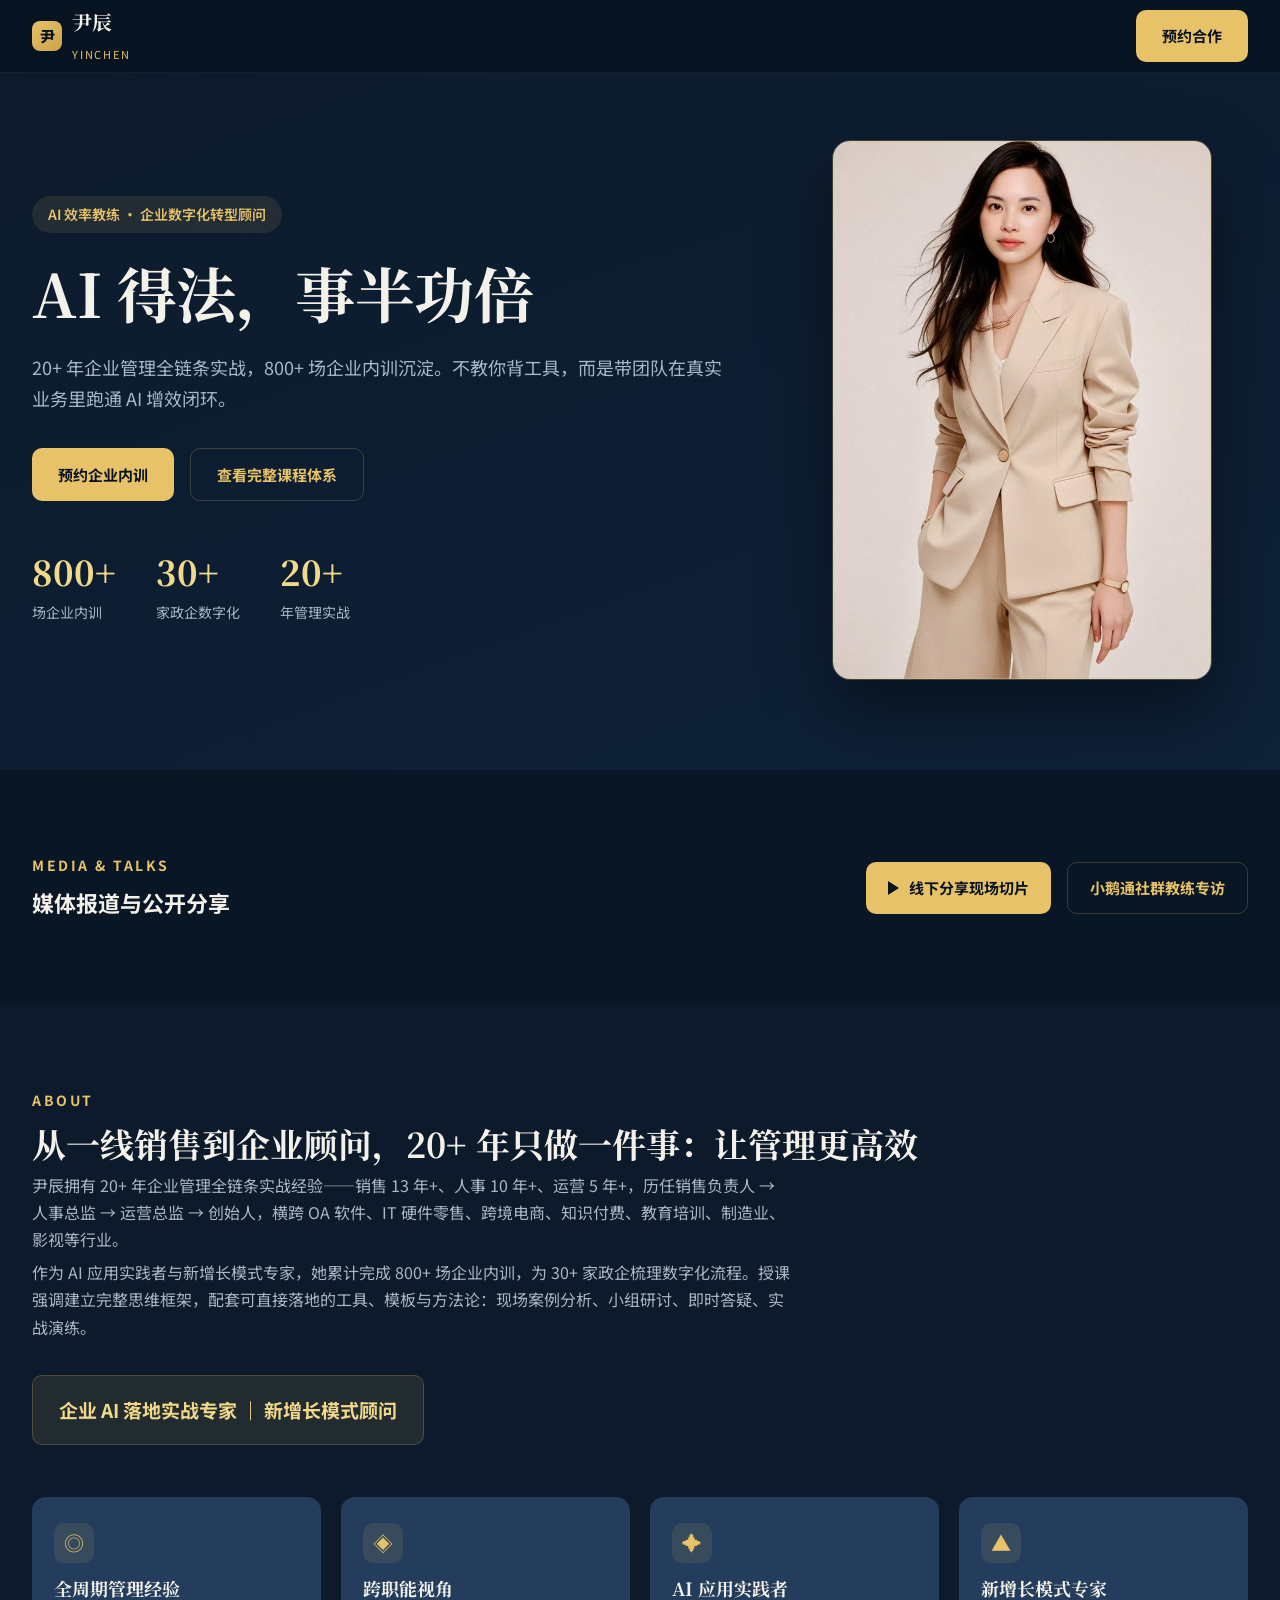
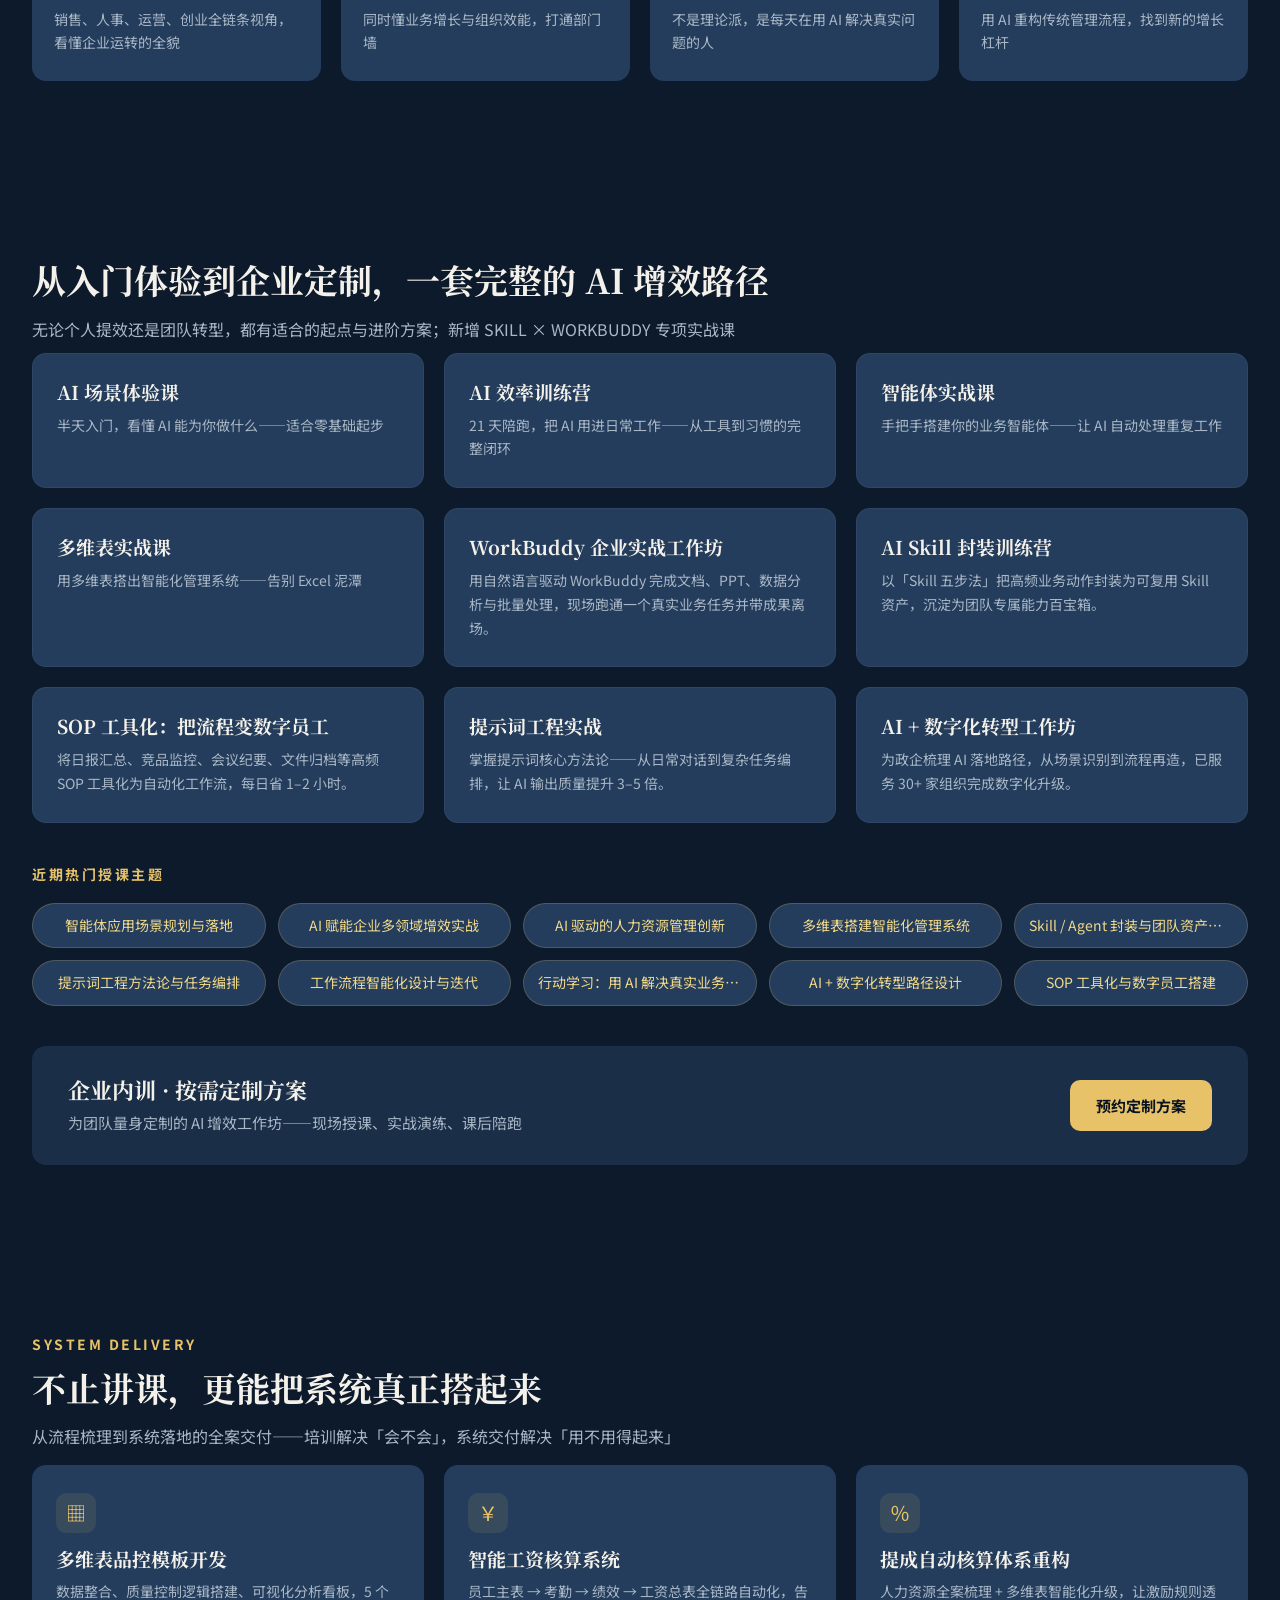
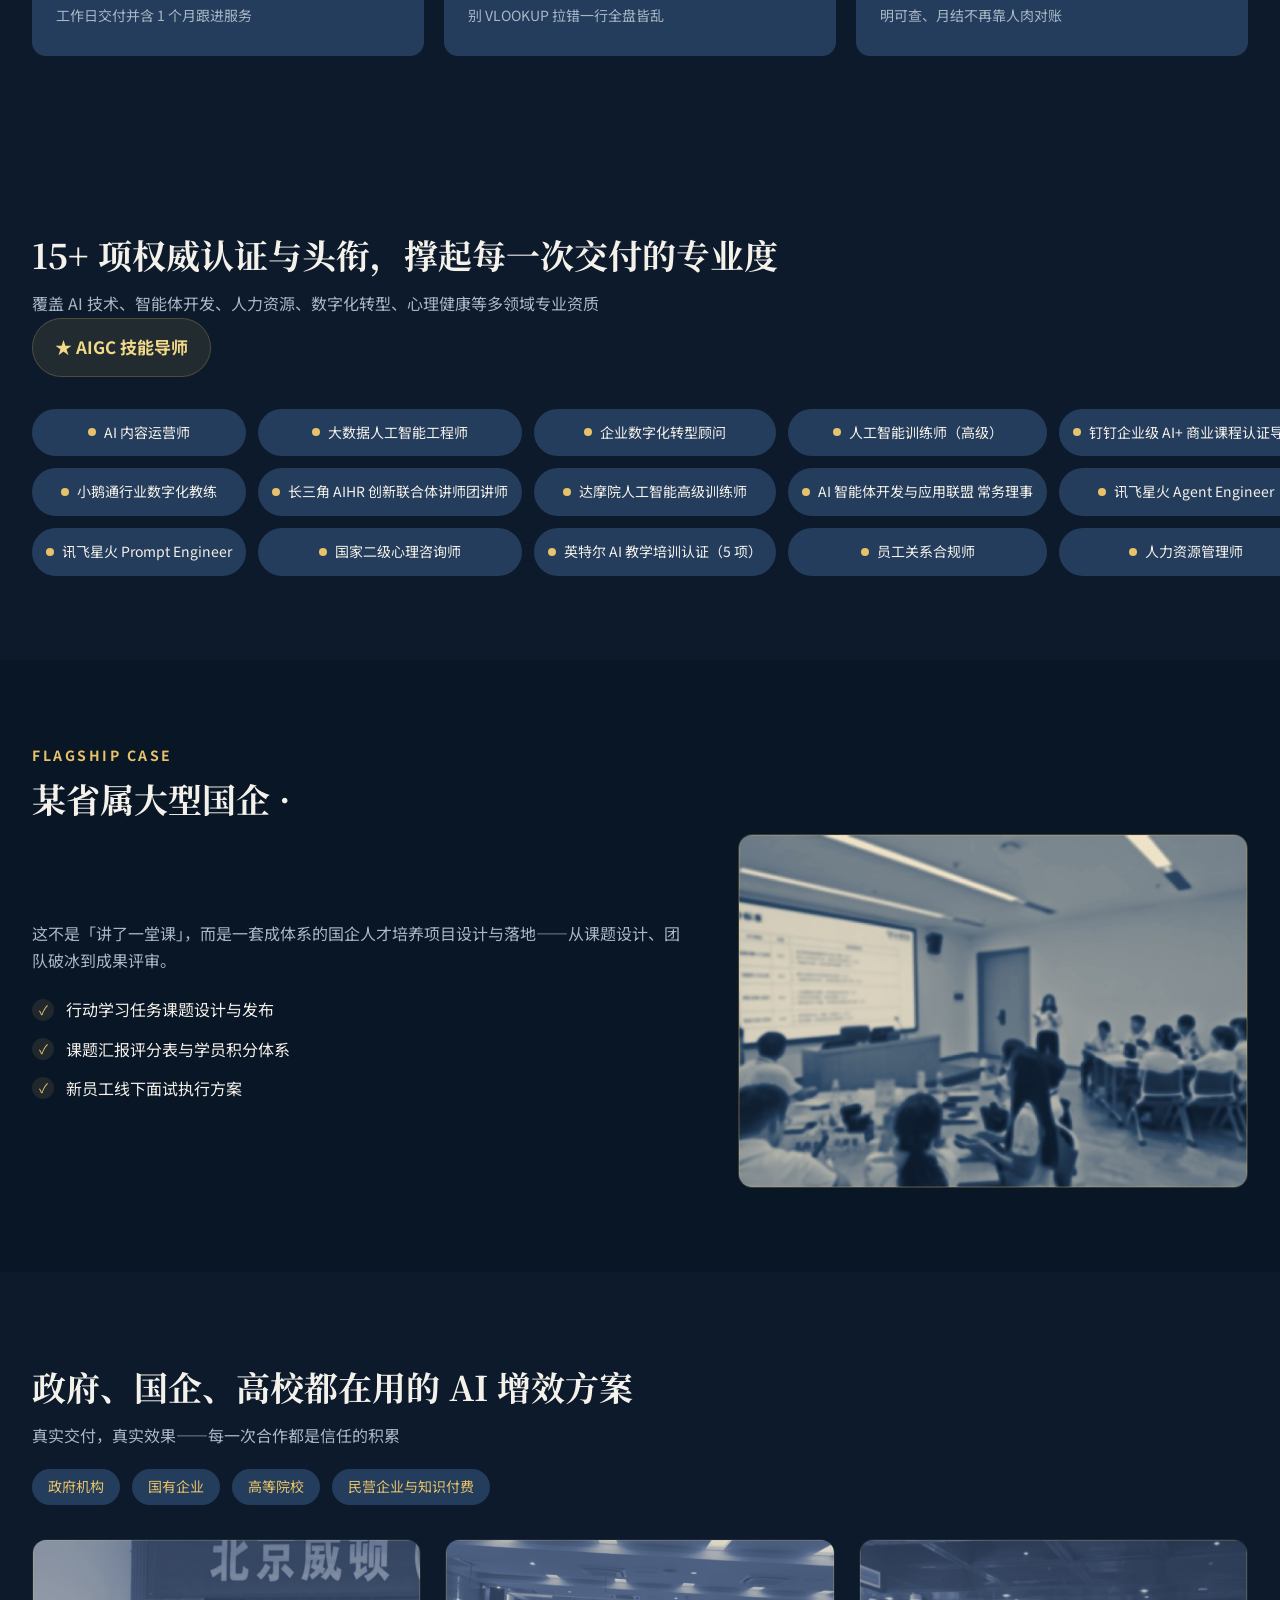
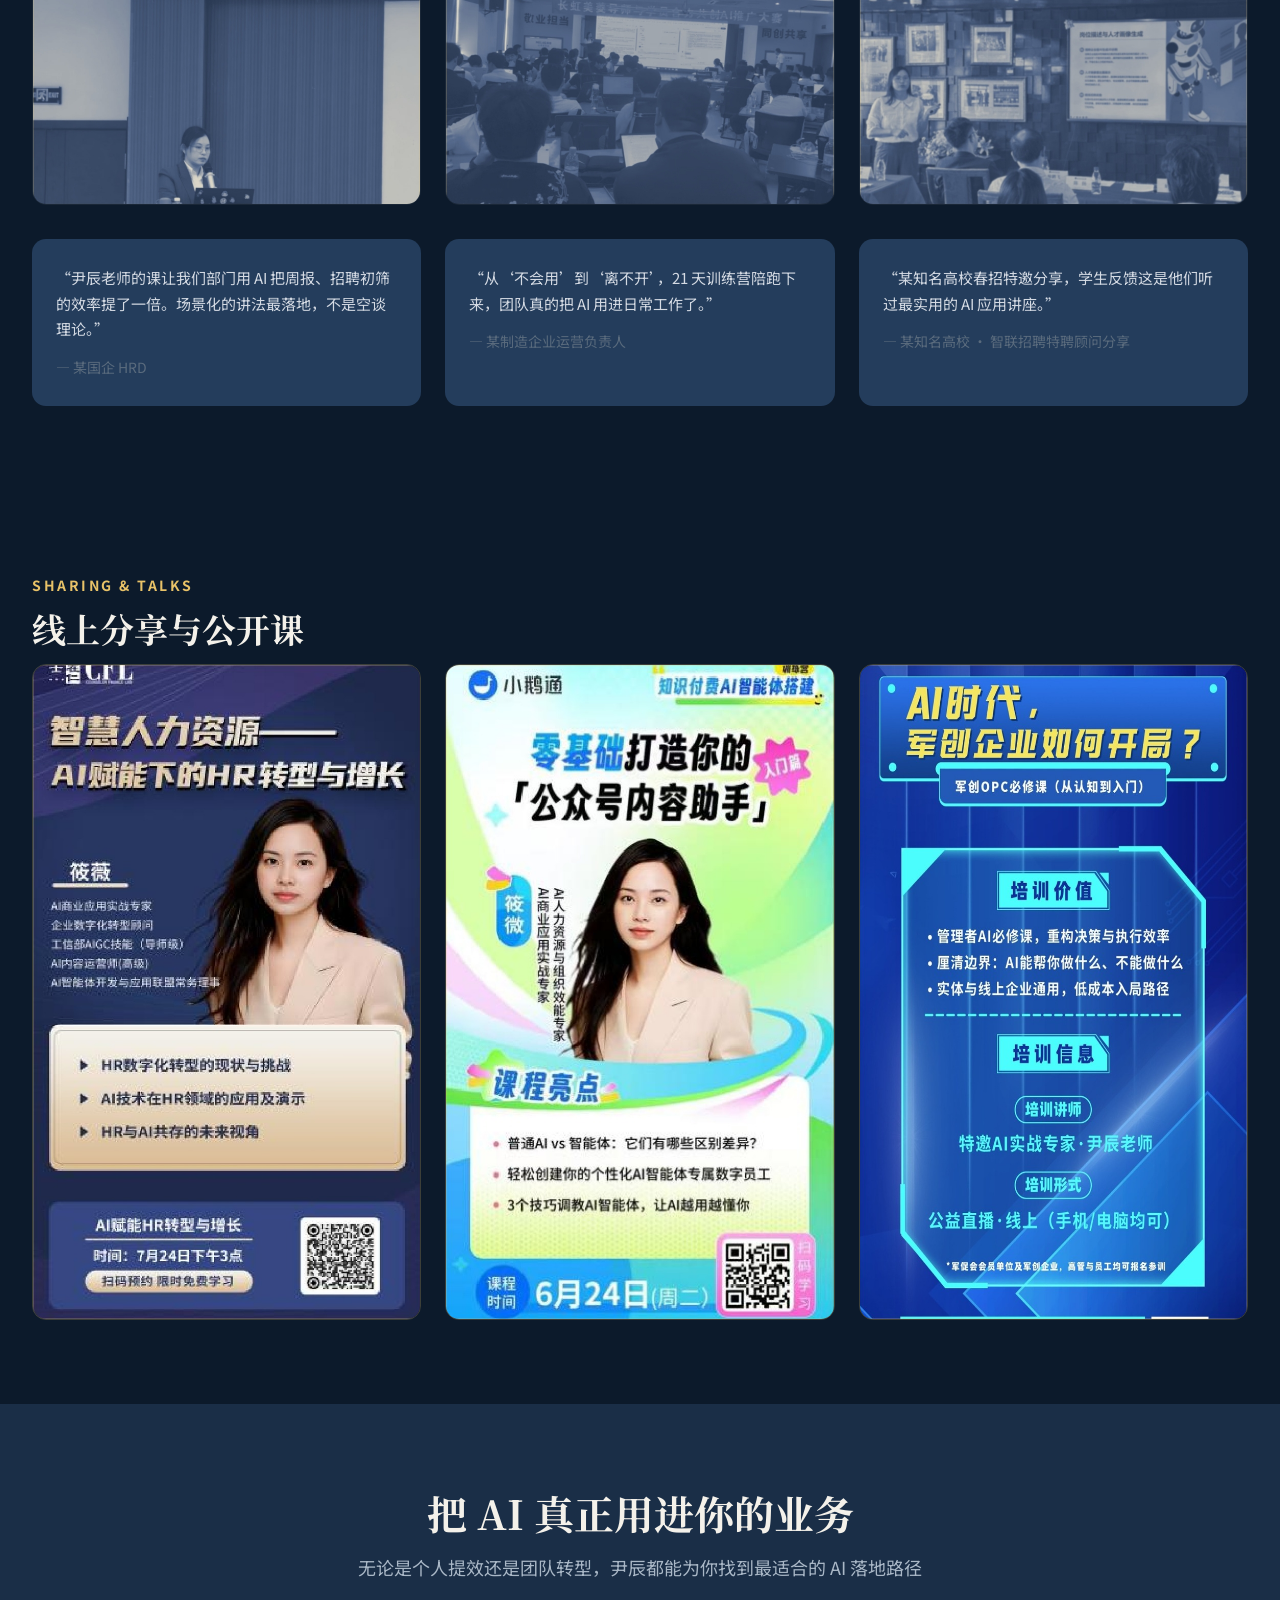
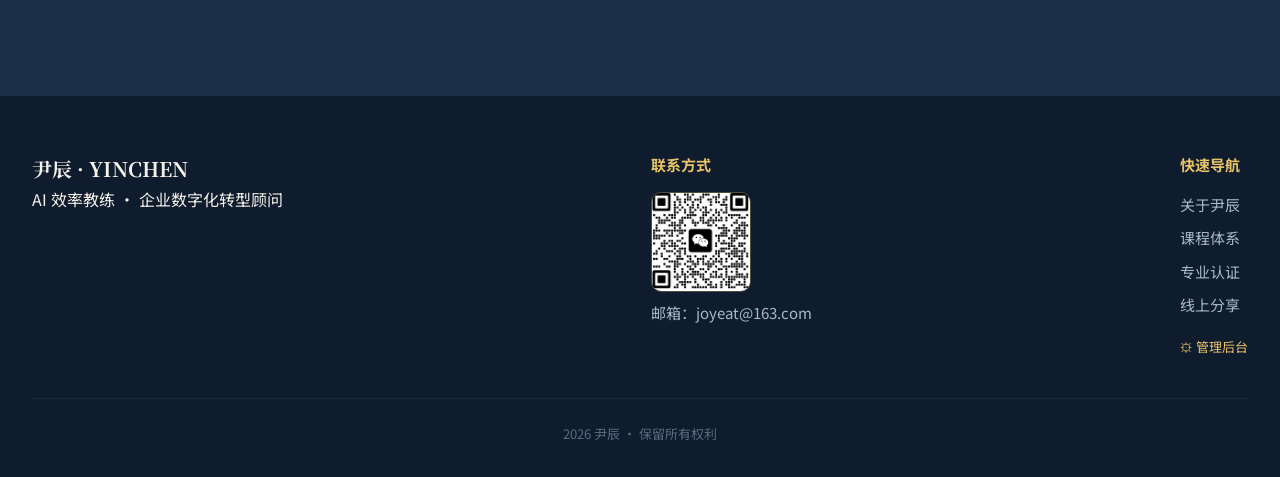
==== index.html @ be3b877e "Add Decap CMS admin + netlify config for self-service editing" ====
<!DOCTYPE html>
<html lang="zh-CN">
<head>
<meta charset="UTF-8">
<meta name="viewport" content="width=device-width, initial-scale=1.0">
<title>尹辰 · AI 效率教练｜企业数字化转型顾问</title>
<meta name="description" content="尹辰——20+ 年企业管理实战，800+ 场企业内训。AI 应用首席顾问、AIGC 技能导师，提供从 AI 培训到系统落地的全案交付。">
<!-- 字体：思源宋体(标题) + 思源黑体(正文)；若加载慢会自动回退系统字体 -->
<link rel="preconnect" href="https://fonts.googleapis.com">
<link rel="preconnect" href="https://fonts.gstatic.com" crossorigin>
<link href="https://fonts.googleapis.com/css2?family=Noto+Sans+SC:wght@400;500;700&family=Noto+Serif+SC:wght@600;700&display=swap" rel="stylesheet">
<link rel="stylesheet" href="assets/css/style.css">
</head>
<body>

<!-- ============ 顶栏 Header ============ -->
<header class="header">
  <div class="wrap">
    <a class="brand" href="#home">
      <span class="brand-mark">尹</span>
      <span>
        <span class="brand-name">尹辰</span><br>
        <span class="brand-sub">YINCHEN</span>
      </span>
    </a>
    <a class="btn cta-head" data-open-modal>预约合作</a>
    <button class="menu-btn" aria-label="菜单">☰</button>
  </div>
</header>

<!-- ============ Hero 首屏（内容来自 content.json） ============ -->
<section class="hero" id="home">
  <div class="wrap hero-grid">
    <div class="hero-left">
      <span class="hero-kicker" id="heroKicker"></span>
      <h1 id="heroTitle"></h1>
      <p class="hero-sub" id="heroSub"></p>
      <div class="cta-row">
        <a class="btn" data-open-modal>预约企业内训</a>
        <a class="btn btn-ghost" href="#courses">查看完整课程体系</a>
      </div>
      <div class="stats" id="statsGrid"></div>
    </div>
    <div class="portrait-wrap">
      <img class="portrait" id="heroImg" src="" alt="尹辰形象照">
    </div>
  </div>
</section>

<!-- ============ Media 媒体背书 ============ -->
<section class="media">
  <div class="wrap media-row">
    <div class="media-left">
      <div class="kicker">MEDIA &amp; TALKS</div>
      <div class="t" id="mediaTitle"></div>
    </div>
    <div class="media-btns" id="mediaBtns"></div>
  </div>
</section>

<!-- ============ About 关于尹辰 ============ -->
<section class="about" id="about">
  <div class="wrap">
    <div class="about-head reveal">
      <div class="kicker">ABOUT</div>
      <h2 class="h-sec" id="aboutHeading"></h2>
    </div>
    <div id="aboutBio"></div>
    <div class="callout reveal" id="aboutCallout"></div>
    <div class="adv-grid" id="advGrid"></div>
  </div>
</section>

<!-- ============ Courses 课程体系 ============ -->
<section class="courses" id="courses">
  <div class="wrap">
    <div class="reveal">
      <h2 class="h-sec" id="coursesHeading"></h2>
      <p class="sub" id="coursesSub"></p>
    </div>
    <div class="course-grid" id="courseGrid"></div>
    <div class="topics reveal">
      <div class="kicker">近期热门授课主题</div>
      <div class="topic-tags" id="topicTags"></div>
    </div>
    <div class="ent-banner reveal">
      <div>
        <h3 id="entTitle"></h3>
        <p id="entDesc"></p>
      </div>
      <a class="btn" data-open-modal id="entBtn"></a>
    </div>
  </div>
</section>

<!-- ============ System 数字化交付 ============ -->
<section class="system" id="system">
  <div class="wrap">
    <div class="reveal">
      <div class="kicker">SYSTEM DELIVERY</div>
      <h2 class="h-sec" id="systemHeading"></h2>
      <p class="sub" id="systemSub"></p>
    </div>
    <div class="sys-grid" id="sysGrid"></div>
  </div>
</section>

<!-- ============ Certs 专业认证 ============ -->
<section class="certs" id="certs">
  <div class="wrap">
    <div class="reveal">
      <h2 class="h-sec" id="certsHeading"></h2>
      <p class="sub" id="certsSub"></p>
    </div>
    <div class="cert-hl reveal" id="certHl"></div>
    <div class="cert-grid reveal" id="certGrid"></div>
  </div>
</section>

<!-- ============ Flagship 旗舰案例 ============ -->
<section class="flagship" id="flagship">
  <div class="wrap">
    <div class="reveal">
      <div class="kicker">FLAGSHIP CASE</div>
      <h2 class="h-sec" id="flagHeading"></h2>
    </div>
    <div class="flag-grid">
      <div class="reveal">
        <p class="flag-text" id="flagText"></p>
        <ul class="deliver" id="deliverList"></ul>
      </div>
      <img class="flag-photo reveal" id="flagImg" src="" alt="国企新锐训练营现场">
    </div>
  </div>
</section>

<!-- ============ Clients 客户案例 ============ -->
<section class="clients" id="clients">
  <div class="wrap">
    <div class="reveal">
      <h2 class="h-sec" id="clientsHeading"></h2>
      <p class="sub" id="clientsSub"></p>
    </div>
    <div class="client-tags reveal" id="clientTags"></div>
    <div class="cases reveal">
      <img class="case-photo" id="case1" src="" alt="线下授课现场">
      <img class="case-photo" id="case2" src="" alt="线下授课现场">
      <img class="case-photo" id="case3" src="" alt="线下授课现场">
    </div>
    <div class="testi" id="testiGrid"></div>
  </div>
</section>

<!-- ============ Sharing 线上分享 ============ -->
<section class="sharing" id="sharing">
  <div class="wrap">
    <div class="reveal">
      <div class="kicker">SHARING &amp; TALKS</div>
      <h2 class="h-sec" id="sharingHeading"></h2>
    </div>
    <div class="share-grid reveal" id="shareGrid"></div>
  </div>
</section>

<!-- ============ Final CTA ============ -->
<section class="final">
  <div class="wrap reveal">
    <h2 id="finalHeading"></h2>
    <p id="finalSub"></p>
  </div>
</section>

<!-- ============ Footer / 联系 ============ -->
<footer class="footer" id="contact">
  <div class="wrap">
    <div class="foot-body">
      <div>
        <div class="foot-brand" id="footBrand"></div>
        <div class="role" id="footRole"></div>
      </div>
      <div class="foot-col">
        <h4>联系方式</h4>
        <div style="display:flex;align-items:center;gap:12px;margin-bottom:8px;">
          <img id="wechatImg" src="" alt="微信二维码" style="width:100px;height:100px;border-radius:10px;border:1px solid rgba(232,194,104,.3);">
        </div>
        <a id="footEmail" href=""></a>
      </div>
      <div class="foot-col">
        <h4>快速导航</h4>
        <div id="footNav"></div>
        <a href="admin/" style="color:var(--gold);font-size:13px;margin-top:10px;display:inline-block;">⚙ 管理后台</a>
      </div>
    </div>
    <div class="foot-bottom">2026 尹辰 · 保留所有权利</div>
  </div>
</footer>

<!-- ============ 留资弹窗 Modal ============ -->
<div class="modal-overlay" id="leadModal">
  <div class="modal-box">
    <button class="modal-close" id="modalClose" aria-label="关闭">&times;</button>
    <div class="modal-head">
      <h3>预约咨询</h3>
      <p>留下您的联系方式，尹辰将在 24 小时内与您联系</p>
    </div>
    <form class="lead-form" id="leadForm" action="https://formsubmit.co/joyeat@163.com" method="POST">
      <!-- FormSubmit.co：免注册，直接将表单数据发送到指定邮箱 -->
      <input type="hidden" name="_subject" value="📋 尹辰官网留资 - 新咨询需求">
      <input type="hidden" name="_captcha" value="false">
      <input type="hidden" name="_template" value="table">

      <div class="field">
        <label for="lf-name">姓名 <span class="req">*</span></label>
        <input type="text" id="lf-name" name="name" placeholder="您的姓名" required>
      </div>
      <div class="field-row">
        <div class="field">
          <label for="lf-company">公司/机构</label>
          <input type="text" id="lf-company" name="company" placeholder="选填">
        </div>
        <div class="field">
          <label for="lf-phone">手机/微信 <span class="req">*</span></label>
          <input type="tel" id="lf-phone" name="phone" placeholder="联系方式" required>
        </div>
      </div>
      <div class="field">
        <label for="lf-type">咨询类型</label>
        <select id="lf-type" name="type">
          <option value="企业内训">企业内训 / 团队培训</option>
          <option value="个人课程">个人提效课程</option>
          <option value="数字化系统">数字化系统交付</option>
          <option value="公开课/分享">公开课 / 线上分享</option>
          <option value="其他">其他合作</option>
        </select>
      </div>
      <div class="field">
        <label for="lf-msg">补充说明</label>
        <textarea id="lf-msg" name="message" rows="3" placeholder="简要描述您的需求（选填）"></textarea>
      </div>

      <button type="submit" class="btn btn-submit" id="submitBtn">提交预约</button>
      <p class="form-note">✉️ 信息将安全发送至 joyeat@163.com，我们承诺保密</p>
    </form>
    <!-- 提交成功提示 -->
    <div class="modal-success" id="modalSuccess" style="display:none;">
      <div class="success-icon">✓</div>
      <h3>提交成功！</h3>
      <p>感谢您的信任，尹辰将尽快与您联系。</p>
      <button class="btn" id="successOk">好的</button>
    </div>
  </div>
</div>

<script src="assets/js/main.js"></script>
</body>
</html>
---- assets/css/style.css ----
/* =========================================================
   尹辰 · 个人品牌官网  —  样式表
   配色集中在 :root，想换色只改这里即可
   板块顺序与 Ardot 画布一致
   ========================================================= */
:root {
  --bg:          #0C1A2B;   /* 页面最深背景 */
  --bg-alt:      #091626;   /* 交替板块背景(Media/Flagship) */
  --card:        #243D5C;   /* 卡片背景(蓝) */
  --card-2:      #1A2E47;   /* 强调板块背景(Final CTA) */
  --header:      #081320;   /* 顶栏背景 */
  --footer:      #0F1C2E;   /* 页脚背景 */
  --gold:        #E8C268;   /* 暖金主强调色 */
  --gold-text:   #F2D98A;   /* 金色高亮文字 */
  --gold-soft:   rgba(232,194,104,.10);
  --gold-line:   rgba(232,194,104,.22);
  --text:        #F4F1EA;   /* 主文字(米白) */
  --text-dim:    #A9B7C6;   /* 次要文字(灰蓝) */
  --text-faint:  #5A6B7D;   /* 最弱文字 */
  --radius:      14px;
  --radius-sm:   10px;
  --maxw:        1280px;
  --ease:        cubic-bezier(.22,.61,.36,1);
}

* { margin:0; padding:0; box-sizing:border-box; }
html { scroll-behavior:smooth; }
body {
  font-family:"Noto Sans SC","PingFang SC","Microsoft YaHei",-apple-system,
              BlinkMacSystemFont,"Segoe UI",sans-serif;
  background:var(--bg); color:var(--text);
  line-height:1.7; -webkit-font-smoothing:antialiased;
  overflow-x:hidden;
  min-width:420px; /* 防止页面过度压缩导致布局崩塌 */
}
h1,h2,h3,.serif {
  font-family:"Noto Serif SC","Source Han Serif SC","Songti SC",serif;
  font-weight:700; line-height:1.25;
}
a { color:inherit; text-decoration:none; }
img { display:block; max-width:100%; }
.wrap { width:100%; max-width:var(--maxw); margin:0 auto; padding:0 32px; }
section { padding:84px 0; }
.kicker { color:var(--gold); font-size:14px; letter-spacing:.18em; font-weight:700; text-transform:uppercase; }
.h-sec { font-size:34px; color:var(--text); margin-top:10px; }
.sub { color:var(--text-dim); font-size:16px; margin-top:14px; max-width:820px; }

/* ---------- 顶栏 ---------- */
.header {
  position:fixed; top:0; left:0; right:0; z-index:100;
  background:rgba(8,19,32,.82); backdrop-filter:blur(14px);
  border-bottom:1px solid rgba(255,255,255,.05);
}
.header .wrap { display:flex; align-items:center; justify-content:space-between; height:72px; }
.brand { display:flex; align-items:center; gap:10px; }
.brand-mark {
  width:30px; height:30px; border-radius:8px;
  background:linear-gradient(135deg,var(--gold),#c9a24a);
  display:flex; align-items:center; justify-content:center;
  color:var(--header); font-weight:800; font-size:15px;
}
.brand-name { font-size:20px; font-weight:700; color:var(--text); font-family:"Noto Serif SC",serif; }
.brand-sub { font-size:11px; letter-spacing:.16em; color:var(--gold); }
.btn {
  display:inline-flex; align-items:center; justify-content:center; gap:8px;
  background:var(--gold); color:#081320; font-weight:700;
  padding:13px 26px; border-radius:var(--radius-sm); cursor:pointer;
  border:none; font-size:15px; transition:transform .2s var(--ease),box-shadow .2s var(--ease);
}
.btn:hover { transform:translateY(-2px); box-shadow:0 10px 30px rgba(232,194,104,.3); }
.btn-ghost {
  background:transparent; color:var(--gold); border:1px solid var(--gold-line);
}
.btn-ghost:hover { background:var(--gold-soft); box-shadow:none; }
.menu-btn { display:none; background:none; border:none; color:var(--text); font-size:26px; cursor:pointer; }

/* ---------- Hero ---------- */
.hero {
  padding-top:140px; padding-bottom:90px;
  background:linear-gradient(160deg,#0C1A2B 0%,#0E2138 100%);
}
.hero-grid { display:grid; grid-template-columns:1.55fr 1fr; gap:64px; align-items:center; }
.hero-left { max-width:824px; }
.hero-kicker {
  display:inline-block; background:var(--gold-soft); color:var(--gold);
  padding:7px 16px; border-radius:99px; font-size:14px; font-weight:600; margin-bottom:22px;
}
.hero h1 { font-size:60px; color:var(--text); letter-spacing:-.5px; }
.hero-sub { font-size:18px; color:var(--text-dim); margin:22px 0 34px; max-width:720px; }
.cta-row { display:flex; gap:16px; flex-wrap:wrap; }
.stats { display:flex; gap:40px; margin-top:42px; }
.stat-num { font-size:34px; font-weight:800; color:var(--gold-text); font-family:"Noto Serif SC",serif; }
.stat-label { font-size:14px; color:var(--text-dim); }
.portrait-wrap { display:flex; flex-direction:column; align-items:center; }
.portrait {
  width:100%; max-width:380px; border-radius:18px;
  border:1px solid var(--gold-line); object-fit:cover; aspect-ratio:702/998;
  box-shadow:0 30px 70px rgba(0,0,0,.45);
}

/* ---------- Media ---------- */
.media { background:var(--bg-alt); }
.media-row { display:flex; align-items:center; justify-content:space-between; gap:32px; flex-wrap:wrap; }
.media-left .t { font-size:22px; color:var(--text); margin-top:6px; font-weight:700; }
.media-btns { display:flex; gap:16px; flex-wrap:wrap; }
.media-btn {
  display:inline-flex; align-items:center; gap:10px;
  background:var(--gold); color:#081320; font-weight:700;
  padding:12px 22px; border-radius:var(--radius-sm); font-size:15px;
  transition:transform .2s var(--ease),box-shadow .2s var(--ease);
}
.media-btn.alt { background:transparent; color:var(--gold); border:1px solid var(--gold-line); }
.media-btn:hover { transform:translateY(-2px); box-shadow:0 10px 26px rgba(232,194,104,.28); }
.play-ic { width:0; height:0; border-left:11px solid #081320; border-top:7px solid transparent; border-bottom:7px solid transparent; }

/* ---------- About ---------- */
.about-head { max-width:900px; }
.about-bio { max-width:760px; color:var(--text-dim); font-size:16px; margin-top:6px; }
.callout {
  display:inline-block; background:var(--gold-soft); color:var(--gold-text);
  padding:18px 26px; border-radius:var(--radius-sm); font-size:19px; font-weight:700;
  border:1px solid var(--gold-line); margin:34px 0;
}
.adv-grid { display:grid; grid-template-columns:repeat(4,1fr); gap:20px; margin-top:18px; }
.adv-card { background:var(--card); border-radius:var(--radius); padding:26px 22px; }
.adv-ic { width:40px; height:40px; border-radius:10px; background:var(--gold-soft); color:var(--gold);
  display:flex; align-items:center; justify-content:center; font-size:20px; margin-bottom:14px; }
.adv-card h3 { font-size:18px; margin-bottom:8px; }
.adv-card p { color:var(--text-dim); font-size:14px; }

/* ---------- Courses ---------- */
.course-grid { display:grid; grid-template-columns:repeat(3,1fr); gap:20px; margin-top:10px; }
.course-card {
  background:var(--card); border-radius:var(--radius); padding:26px 24px;
  border:1px solid rgba(255,255,255,.05); transition:transform .25s var(--ease),border-color .25s;
  cursor:pointer;
}
.course-card:hover { transform:translateY(-4px); border-color:var(--gold-line); }
.course-card h3 { font-size:19px; margin-bottom:10px; color:var(--text); }
.course-card p { color:var(--text-dim); font-size:14px; }
.topics { margin-top:40px; }
.topic-tags {
  display:grid; grid-template-columns:repeat(5,1fr); gap:12px; margin-top:16px;
}
.tag {
  background:var(--card); color:var(--gold-text); border:1px solid var(--gold-line);
  padding:10px 14px; border-radius:99px; font-size:14px;
  text-align:center; white-space:nowrap; overflow:hidden;text-overflow:ellipsis;
}
.ent-banner {
  margin-top:40px; background:var(--card-2); border-radius:var(--radius);
  display:flex; align-items:center; justify-content:space-between; gap:24px;
  padding:30px 36px; flex-wrap:wrap;
}
.ent-banner h3 { font-size:22px; }
.ent-banner p { color:var(--text-dim); font-size:15px; margin-top:6px; }

/* ---------- System ---------- */
.sys-grid { display:grid; grid-template-columns:repeat(3,1fr); gap:20px; margin-top:14px; }
.sys-card { background:var(--card); border-radius:var(--radius); padding:28px 24px; }
.sys-card h3 { font-size:19px; margin:14px 0 10px; }
.sys-card p { color:var(--text-dim); font-size:14px; }

/* ---------- Certs ---------- */
.cert-grid {
  display:grid; grid-template-columns:repeat(5,1fr); gap:12px; margin-top:14px;
}
.cert-chip {
  display:inline-flex; align-items:center; justify-content:center; gap:8px;
  background:var(--card); border-radius:99px; padding:12px 14px; font-size:14px; color:var(--text);
  text-align:center; white-space:nowrap;
}
.cert-chip .dot { width:8px; height:8px; border-radius:50%; background:var(--gold); flex:none; }
.cert-hl {
  display:inline-flex; align-items:center; gap:10px; margin-bottom:18px;
  background:var(--gold-soft); border:1px solid var(--gold-line); border-radius:99px;
  padding:14px 22px; color:var(--gold-text); font-weight:700; font-size:17px;
}

/* ---------- Flagship ---------- */
.flagship { background:var(--bg-alt); }
.flag-grid { display:grid; grid-template-columns:1.3fr 1fr; gap:44px; align-items:center; margin-top:14px; }
.flag-text { color:var(--text-dim); font-size:16px; }
.deliver { margin-top:22px; display:flex; flex-direction:column; gap:12px; }
.deliver li { list-style:none; display:flex; align-items:center; gap:12px; color:var(--text); font-size:16px; }
.deliver .ck { width:22px; height:22px; border-radius:50%; background:var(--gold-soft); color:var(--gold);
  display:flex; align-items:center; justify-content:center; font-size:13px; flex:none; }
.flag-photo { width:100%; border-radius:var(--radius); border:1px solid var(--gold-line); object-fit:cover; }

/* ---------- Clients ---------- */
.client-tags { display:flex; gap:12px; flex-wrap:wrap; margin-top:20px; }
.client-tag { background:var(--card); color:var(--gold); padding:6px 16px; border-radius:99px; font-size:14px; }
.cases { display:grid; grid-template-columns:repeat(3,1fr); gap:24px; margin-top:34px; }
.case-photo { width:100%; border-radius:var(--radius); border:1px solid rgba(255,255,255,.06); aspect-ratio:760/520; object-fit:cover; }
.testi { display:grid; grid-template-columns:repeat(3,1fr); gap:24px; margin-top:34px; }
.testi-card { background:var(--card); border-radius:var(--radius); padding:26px 24px; }
.testi-card p { color:#D4DAE3; font-size:15px; }
.testi-card .who { color:var(--text-faint); font-size:14px; margin-top:14px; }

/* ---------- Sharing ---------- */
.share-grid { display:grid; grid-template-columns:repeat(3,1fr); gap:24px; margin-top:14px; }
.poster {
  width:100%; border-radius:var(--radius); border:1px solid var(--gold-line);
  transition:transform .3s var(--ease),box-shadow .3s var(--ease); cursor:pointer;
  aspect-ratio:760 / 1280; /* 强制统一宽高比，三张海报完全等高 */
  object-fit:cover;
}
.poster:hover { transform:translateY(-6px); box-shadow:0 22px 50px rgba(0,0,0,.5); }

/* ---------- Final CTA ---------- */
.final { background:var(--card-2); text-align:center; }
.final h2 { font-size:40px; }
.final p { color:var(--text-dim); font-size:18px; margin:14px 0 30px; }

/* ---------- Footer ---------- */
.footer { background:var(--footer); padding:56px 0 32px; }
.foot-body { display:flex; justify-content:space-between; gap:48px; flex-wrap:wrap; padding-bottom:32px;
  border-bottom:1px solid rgba(255,255,255,.06); }
.foot-brand { font-size:20px; font-weight:700; font-family:"Noto Serif SC",serif; }
.foot-brand .role { color:var(--text-faint); font-size:14px; margin-top:8px; }
.foot-col h4 { color:var(--gold); font-size:15px; margin-bottom:14px; }
.foot-col a, .foot-col p { color:var(--text-dim); font-size:15px; display:block; margin-bottom:8px; transition:color .2s; }
.foot-col a:hover { color:var(--gold); }
.foot-bottom { text-align:center; color:var(--text-faint); font-size:13px; padding-top:24px; }

/* ---------- 留资弹窗 Modal ---------- */
.modal-overlay {
  display:none; position:fixed; inset:0;
  background:rgba(4,8,14,.88); z-index:1000;
  align-items:center; justify-content:center;
  padding:20px; backdrop-filter:blur(8px);
}
.modal-overlay.active { display:flex; }
.modal-box {
  background:linear-gradient(160deg,#111b2d,#0d1628);
  border:1px solid var(--gold-line); border-radius:18px;
  width:100%; max-width:520px; max-height:90vh; overflow-y:auto;
  padding:36px 32px 32px; position:relative;
  box-shadow:0 40px 100px rgba(0,0,0,.6),0 0 0 1px rgba(232,194,104,.08) inset;
}
.modal-close {
  position:absolute; top:14px; right:16px;
  background:none; border:none; color:var(--text-dim); font-size:28px;
  cursor:pointer; width:36px; height:36px; border-radius:50%;
  display:flex; align-items:center; justify-content:center;
  transition:color .2s,background .2s;
}
.modal-close:hover { color:var(--gold); background:var(--gold-soft); }
.modal-head { margin-bottom:24px; }
.modal-head h3 { font-size:24px; color:var(--gold-text); margin-bottom:6px; }
.modal-head p { color:var(--text-dim); font-size:14px; }

/* 表单字段 */
.lead-form .field { margin-bottom:16px; }
.lead-form .field-row { display:grid; grid-template-columns:1fr 1fr; gap:14px; }
.lead-form label {
  display:block; font-size:14px; font-weight:600; color:var(--text); margin-bottom:6px;
}
.lead-form label .req { color:#e07a5f; }
.lead-form input[type="text"],
.lead-form input[type="tel"],
.lead-form select,
.lead-form textarea {
  width:100%; padding:12px 16px; border-radius:10px;
  border:1px solid rgba(255,255,255,.10); background:rgba(255,255,255,.04);
  color:var(--text); font-size:15px; font-family:inherit;
  outline:none; transition:border-color .25s,var(--ease),box-shadow .25s;
}
.lead-form input:focus,
.lead-form select:focus,
.lead-form textarea:focus {
  border-color:var(--gold); box-shadow:0 0 0 3px var(--gold-soft);
}
.lead-form select { appearance:auto; cursor:pointer; }
.lead-form select option { background:#1a2e47; color:var(--text); }
.lead-form textarea { resize:vertical; min-height:72px; }
.lead-form input::placeholder,
.lead-form textarea::placeholder { color:var(--text-faint); }

.btn-submit {
  width:100%; margin-top:8px; padding:15px; font-size:17px;
}
.form-note {
  text-align:center; color:var(--text-faint); font-size:12px;
  margin-top:12px; line-height:1.5;
}

/* 提交成功 */
.modal-success {
  text-align:center; padding:20px 0;
}
.success-icon {
  width:64px; height:64px; border-radius:50%;
  background:var(--gold-soft); color:var(--gold);
  font-size:30px; display:inline-flex; align-items:center; justify-content:center;
  margin-bottom:16px;
}
.modal-success h3 { font-size:22px; color:var(--gold-text); margin-bottom:8px; }
.modal-success p { color:var(--text-dim); font-size:15px; margin-bottom:20px; }

/* 弹窗响应式 */
@media (max-width:560px){
  .modal-box { padding:28px 22px 24px; }
  .lead-form .field-row { grid-template-columns:1fr; }
}

/* ---------- 动画 ---------- */
.reveal { opacity:0; transform:translateY(28px); transition:opacity .7s var(--ease),transform .7s var(--ease); }
.reveal.in { opacity:1; transform:none; }

/* ---------- 响应式 ---------- */
@media (max-width:980px){
  .hero-grid { grid-template-columns:1fr; gap:40px; }
  .adv-grid,.course-grid,.sys-grid,.cases,.testi { grid-template-columns:repeat(2,1fr); }
  /* 海报区保持3列，不折叠（海报已统一尺寸） */
  .share-grid { grid-template-columns:repeat(3,1fr); gap:16px; }
  /* 标签区：平板端3列 */
  .topic-tags { grid-template-columns:repeat(3,1fr); }
  .cert-grid { grid-template-columns:repeat(3,1fr); }
  .flag-grid { grid-template-columns:1fr; }
  .hero h1 { font-size:44px; }
}
@media (max-width:640px){
  .wrap { padding:0 20px; }
  .menu-btn { display:block; }
  .header .cta-head { display:none; }
  section { padding:60px 0; }
  .hero h1 { font-size:34px; }
  .h-sec { font-size:26px; }
  .adv-grid,.course-grid,.sys-grid,.cases,.testi { grid-template-columns:1fr; }
  /* 移动端海报改为纵向堆叠 */
  .share-grid { grid-template-columns:1fr; max-width:360px; margin-left:auto;margin-right:auto; }
  /* 标签区：手机端2列 */
  .topic-tags { grid-template-columns:repeat(2,1fr); }
  .cert-grid { grid-template-columns:repeat(2,1fr); }
  .stats { gap:24px; }
  .ent-banner { padding:24px; }
}
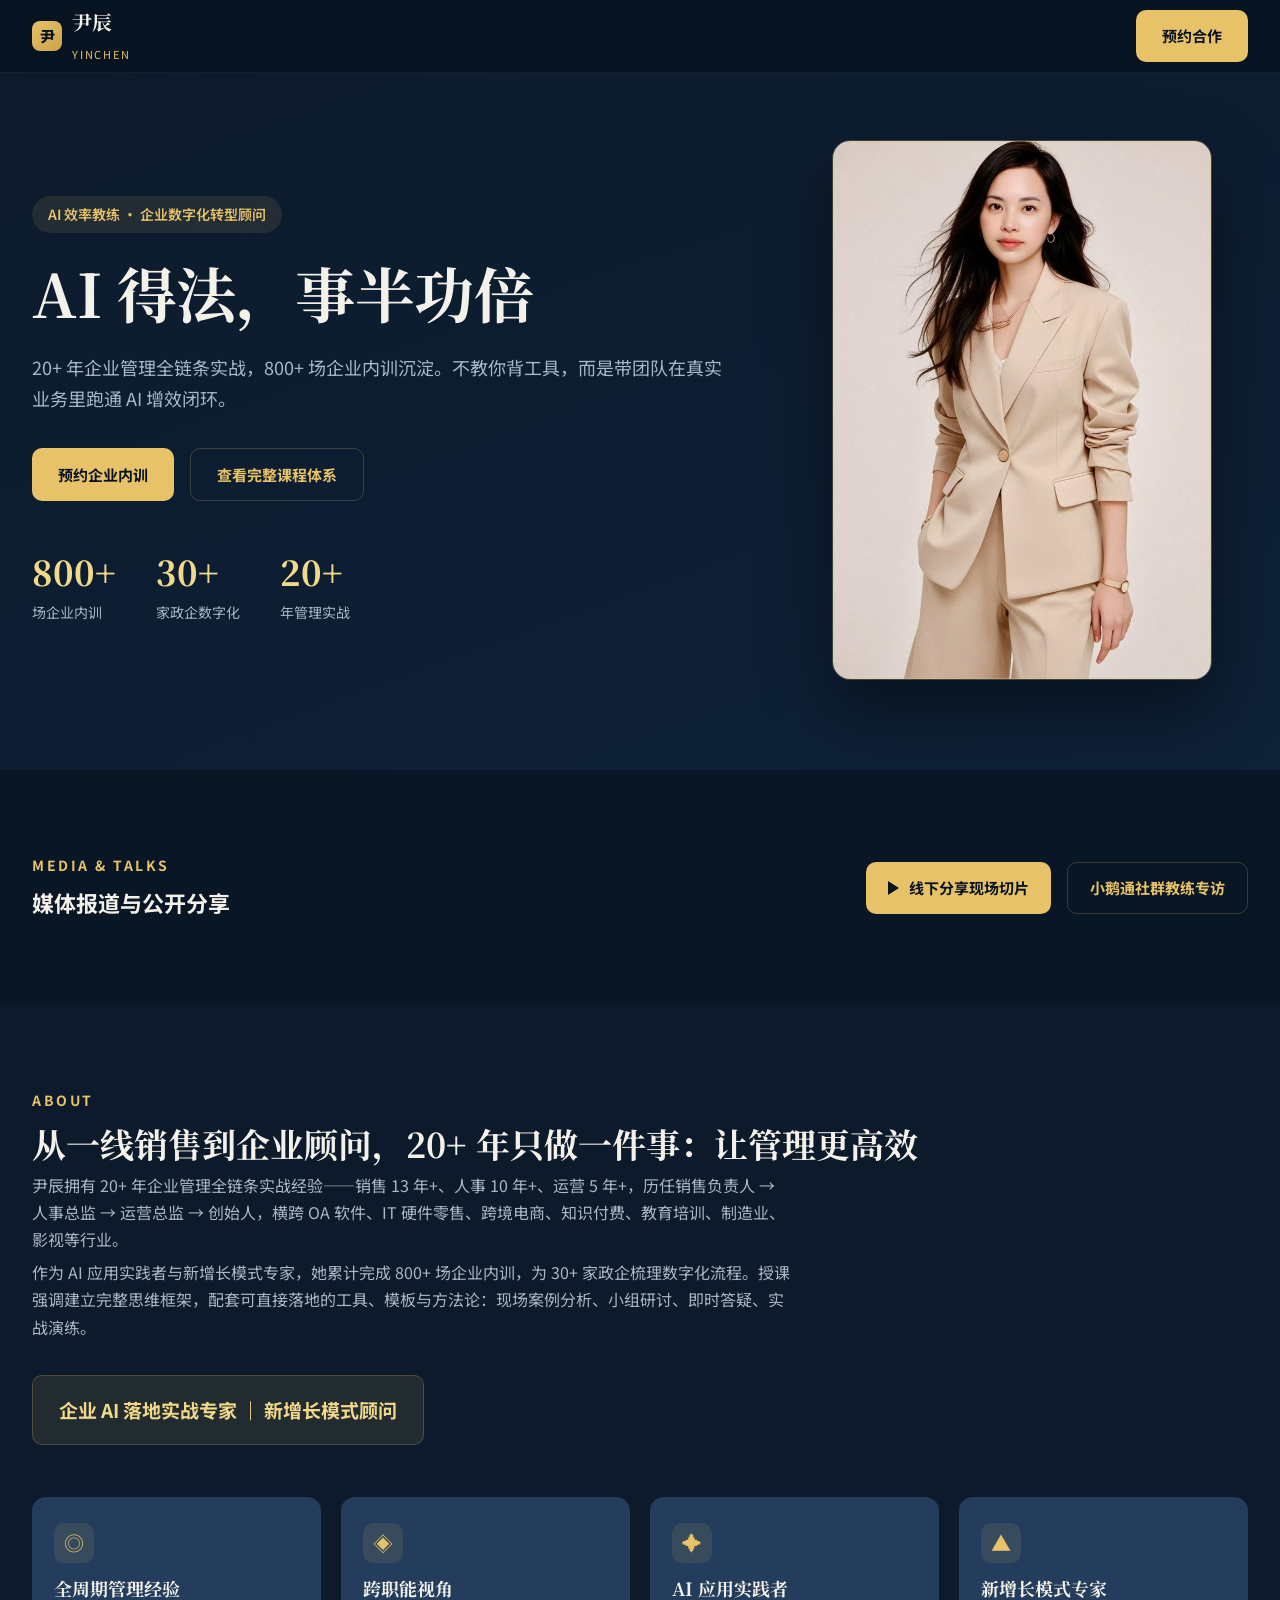
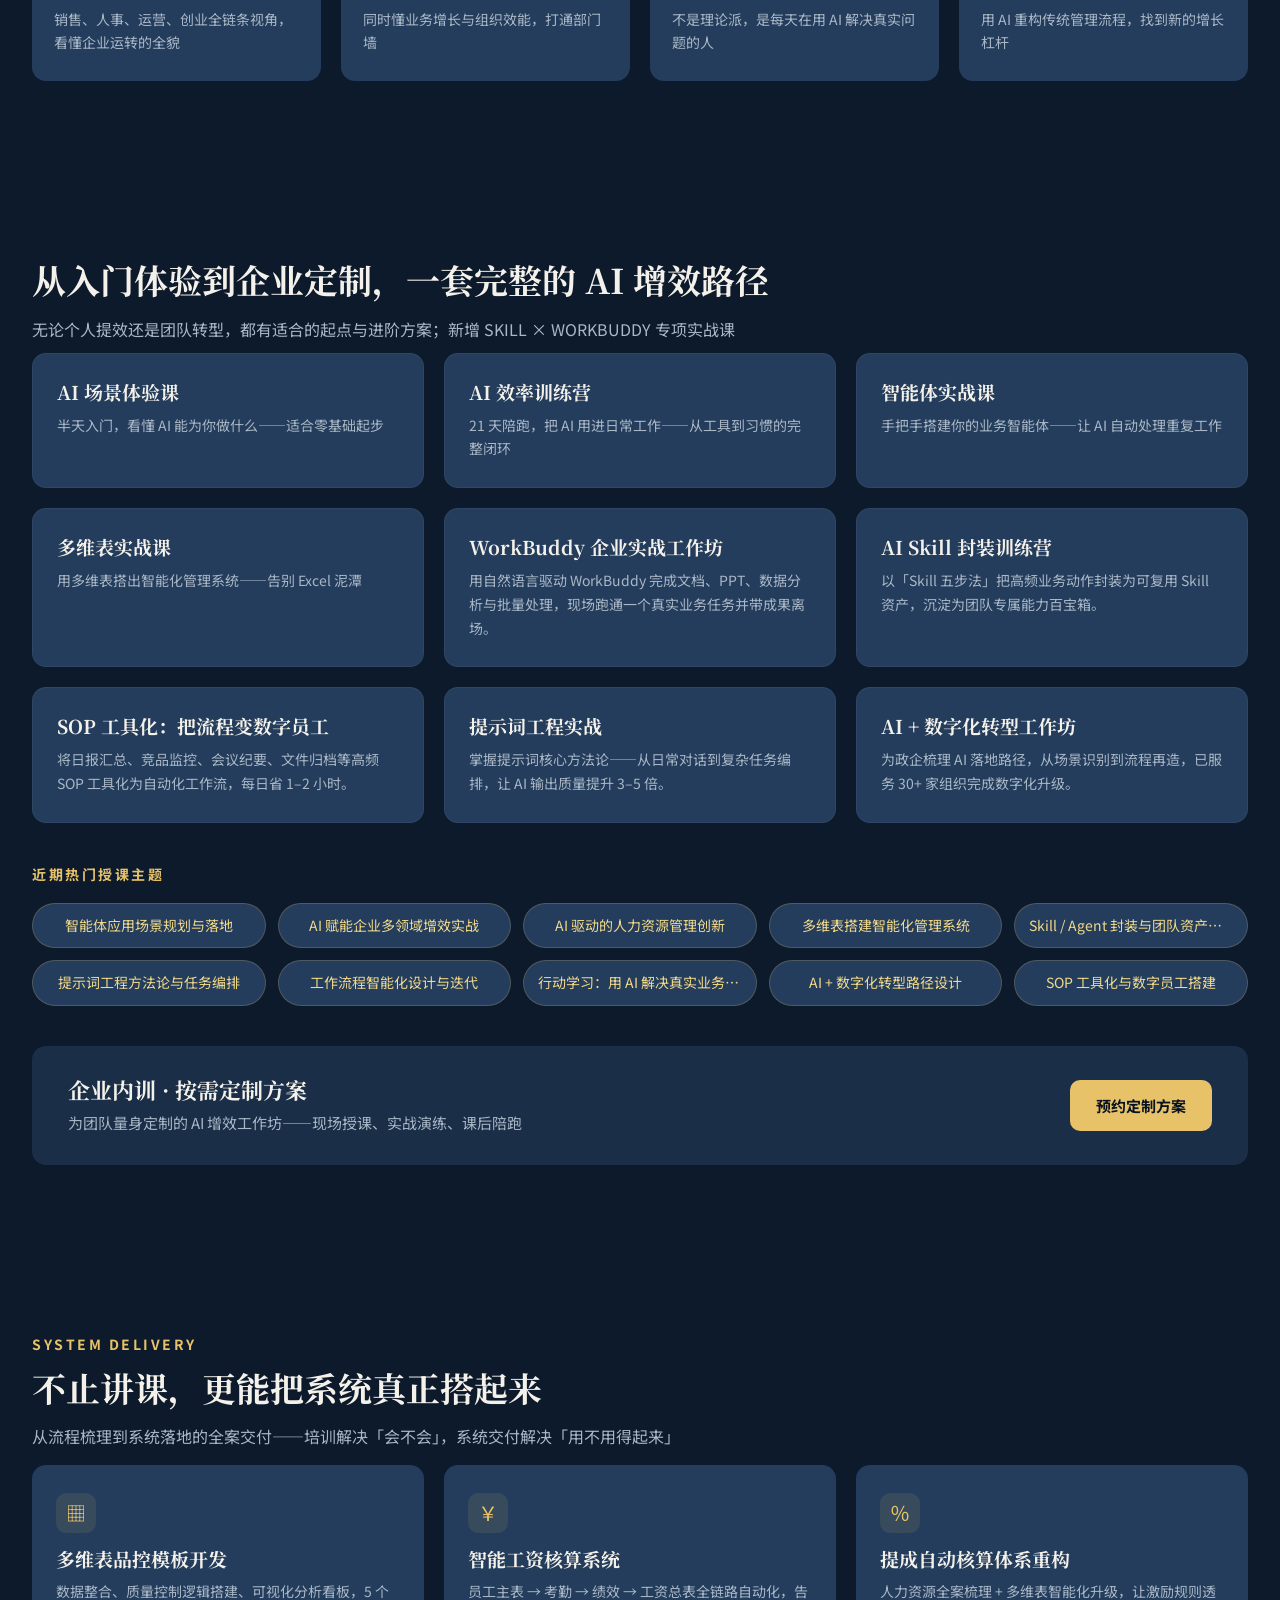
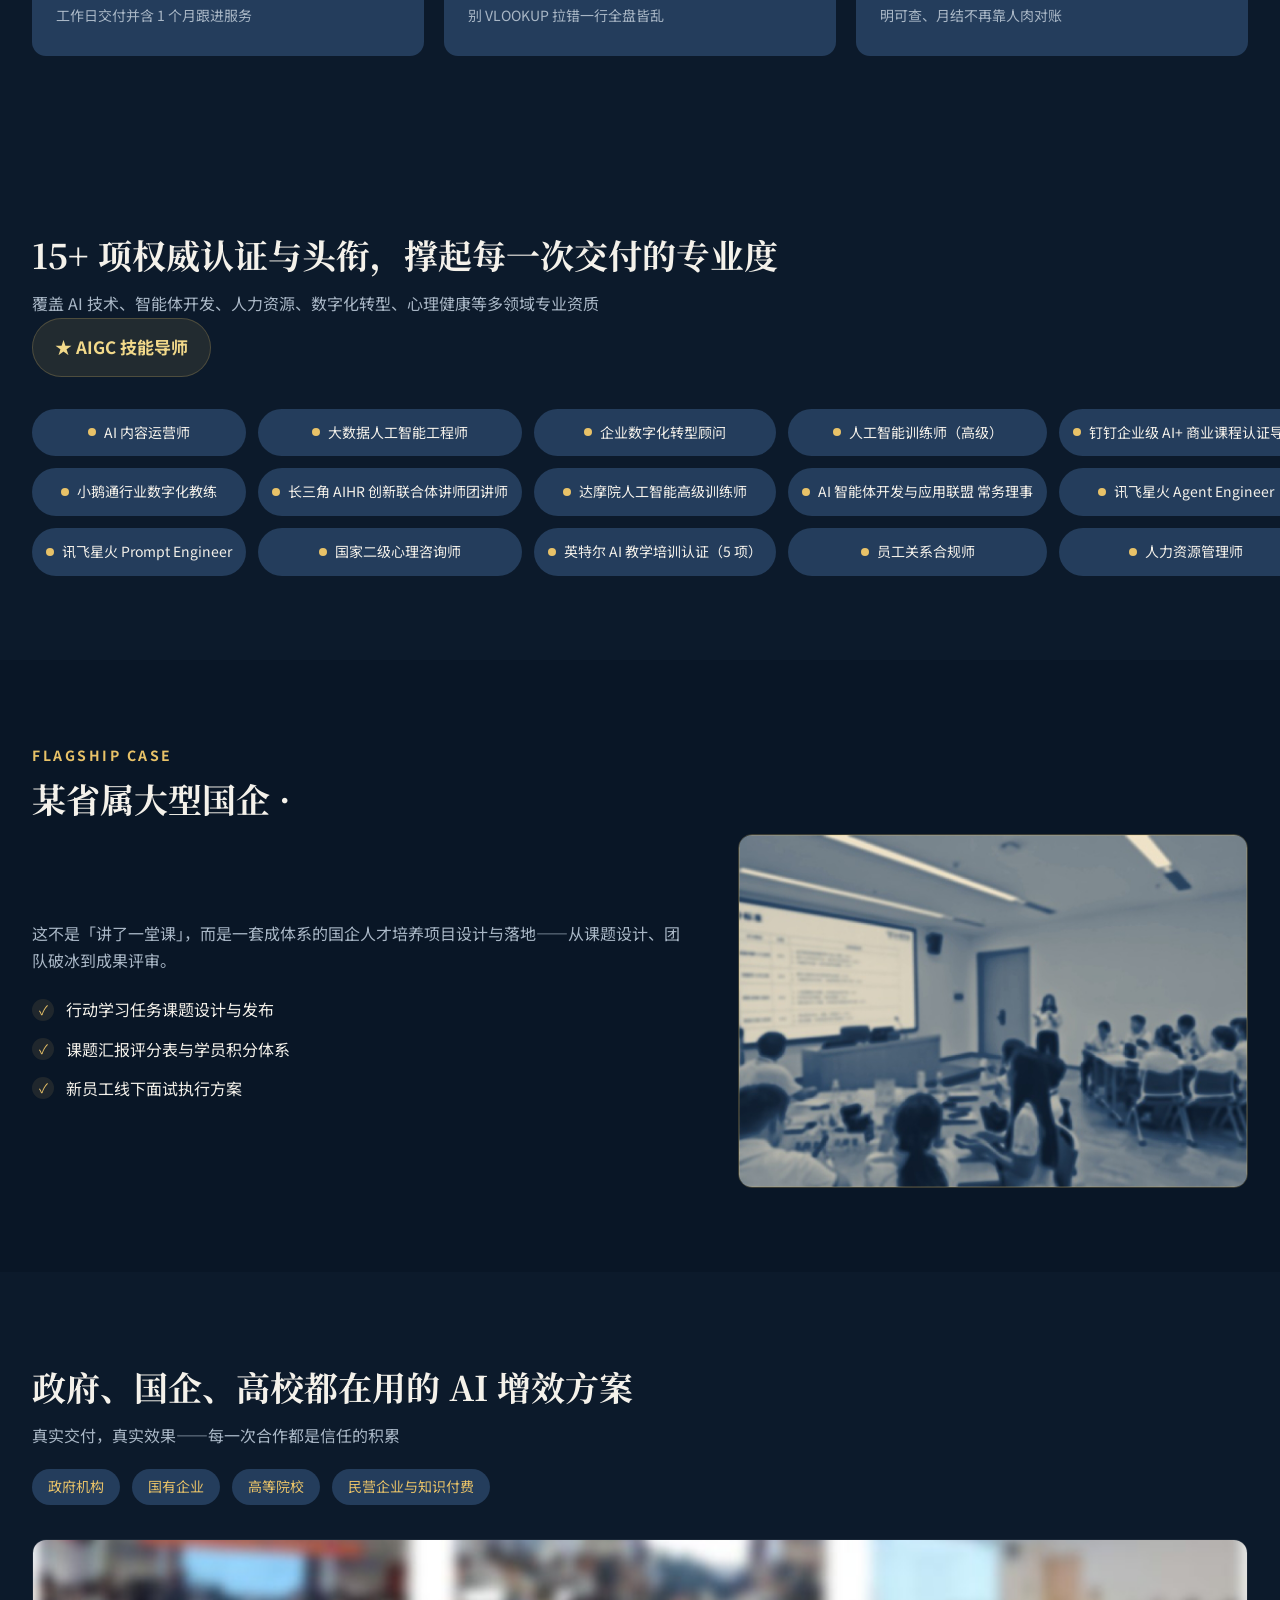
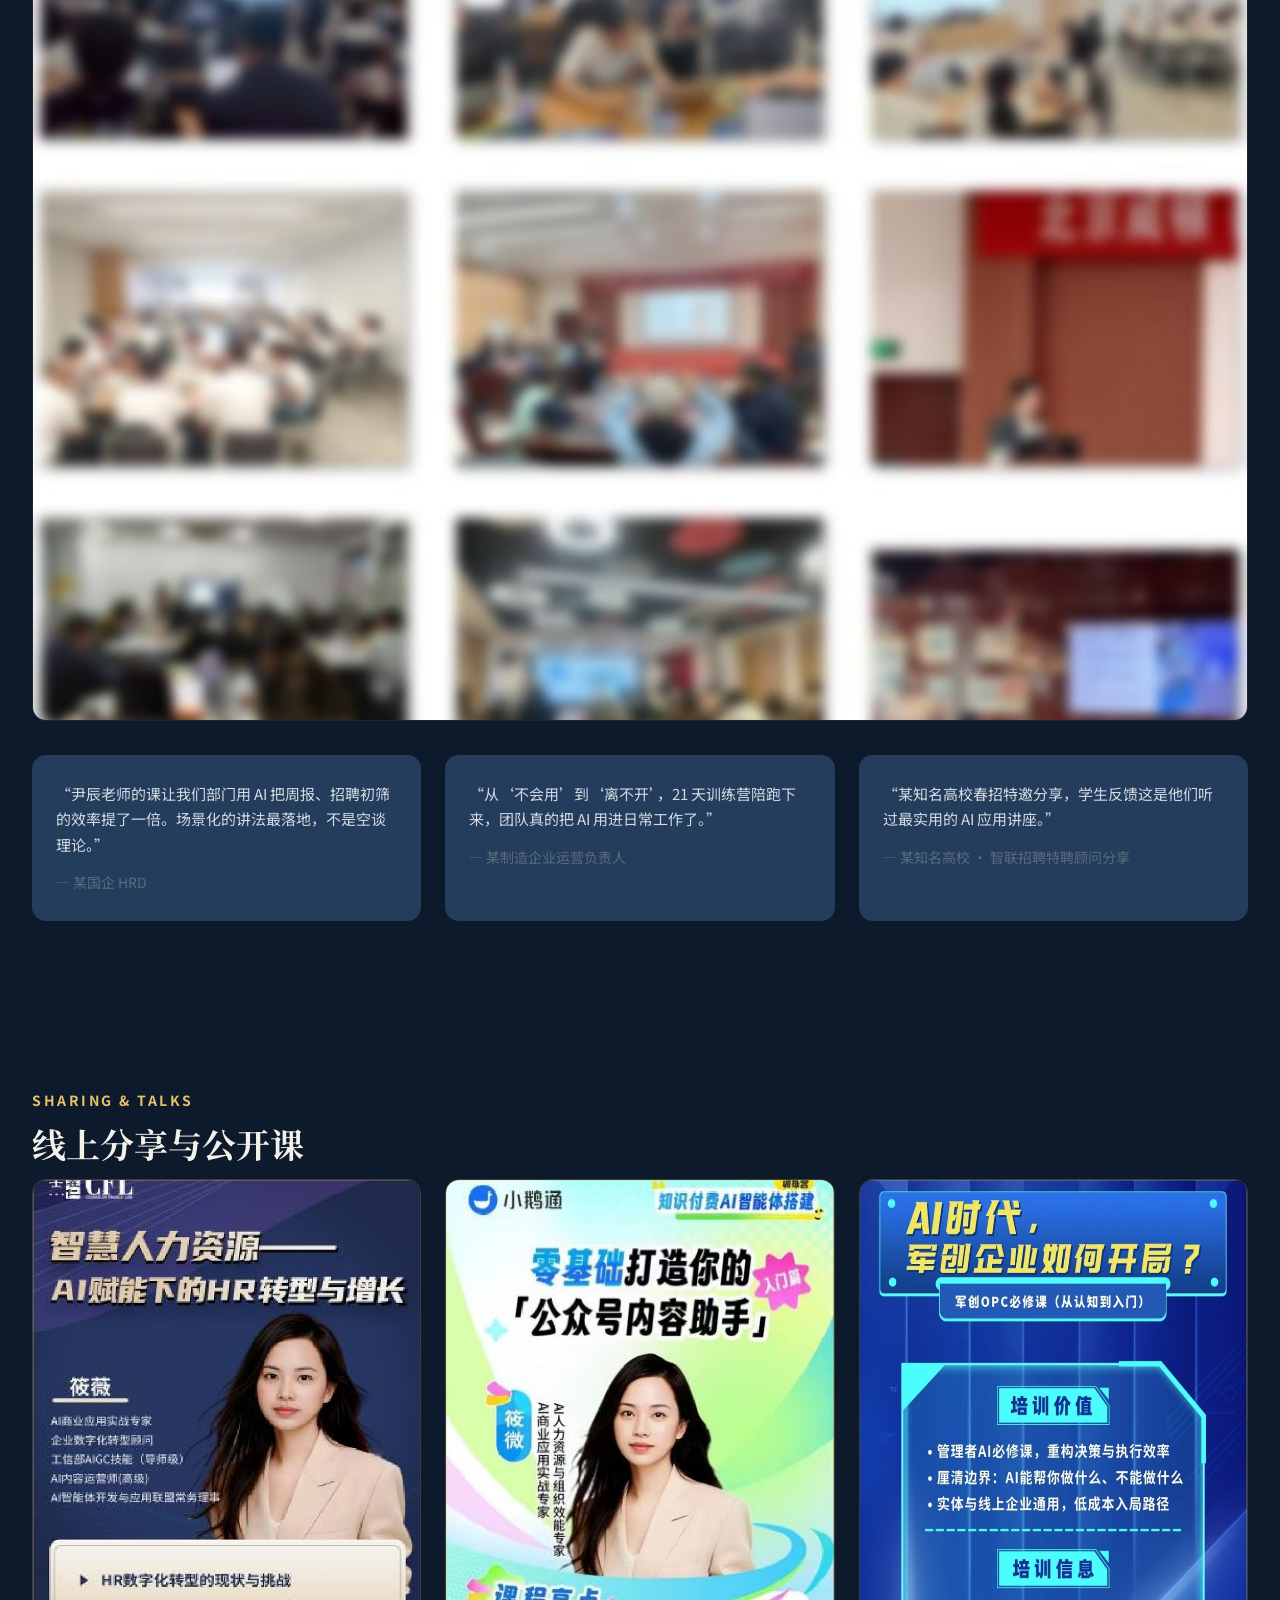
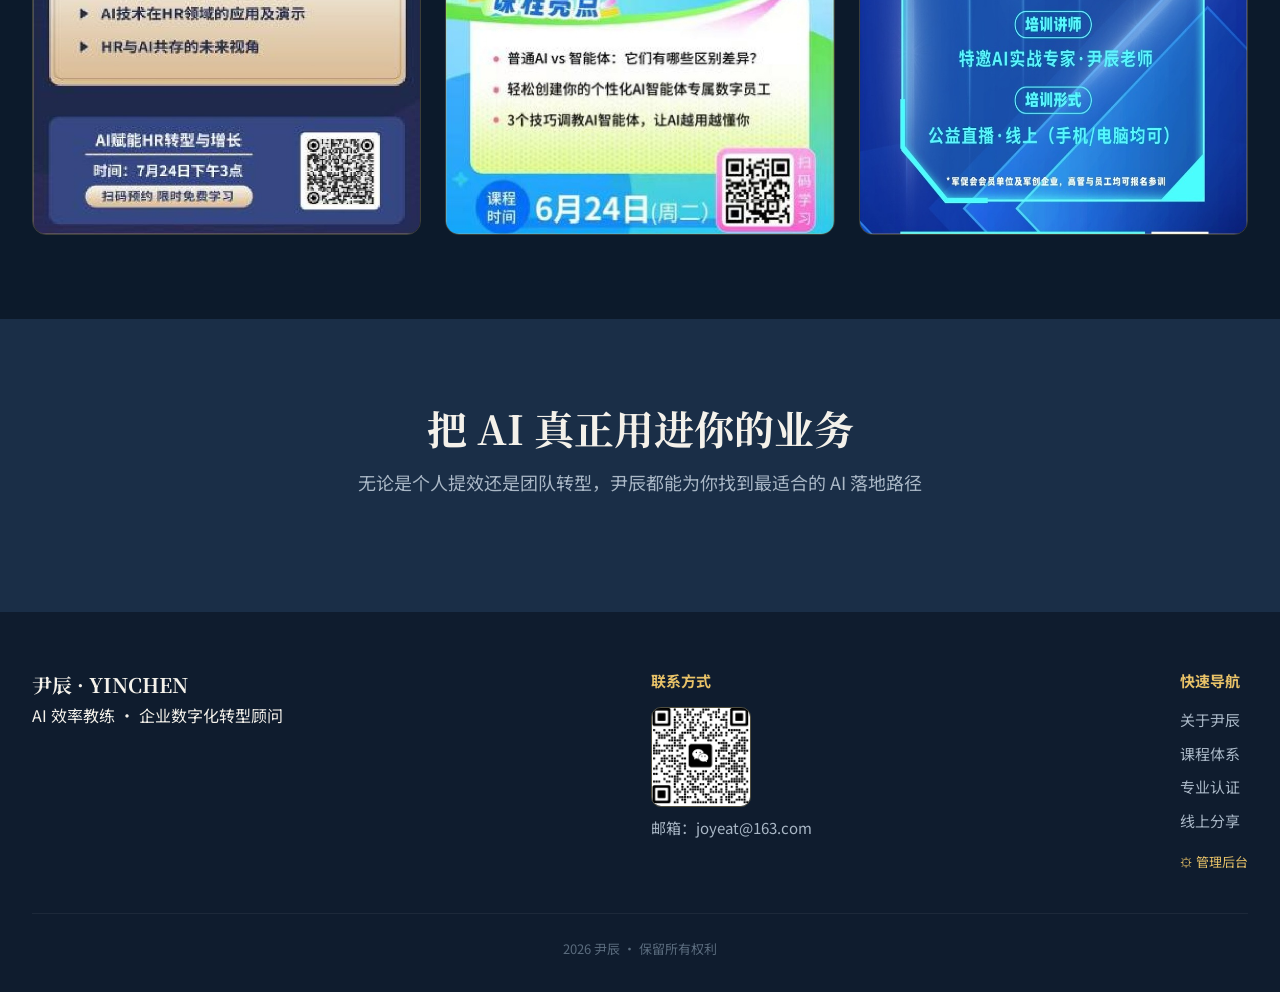
==== commit 40f65205: "客户案例区块改为单图满铺：替换三张重复图为一张铺满的模糊图" ====
--- a/index.html
+++ b/index.html
@@ -143,9 +143,7 @@
     </div>
     <div class="client-tags reveal" id="clientTags"></div>
     <div class="cases reveal">
-      <img class="case-photo" id="case1" src="" alt="线下授课现场">
-      <img class="case-photo" id="case2" src="" alt="线下授课现场">
-      <img class="case-photo" id="case3" src="" alt="线下授课现场">
+      <img class="case-photo" id="caseMain" src="" alt="线下授课现场">
     </div>
     <div class="testi" id="testiGrid"></div>
   </div>
--- a/assets/css/style.css
+++ b/assets/css/style.css
@@ -190,8 +190,8 @@
 /* ---------- Clients ---------- */
 .client-tags { display:flex; gap:12px; flex-wrap:wrap; margin-top:20px; }
 .client-tag { background:var(--card); color:var(--gold); padding:6px 16px; border-radius:99px; font-size:14px; }
-.cases { display:grid; grid-template-columns:repeat(3,1fr); gap:24px; margin-top:34px; }
-.case-photo { width:100%; border-radius:var(--radius); border:1px solid rgba(255,255,255,.06); aspect-ratio:760/520; object-fit:cover; }
+.cases { display:block; margin-top:34px; }
+.case-photo { width:100%; display:block; border-radius:var(--radius); border:1px solid rgba(255,255,255,.06); aspect-ratio:809/520; object-fit:cover; }
 .testi { display:grid; grid-template-columns:repeat(3,1fr); gap:24px; margin-top:34px; }
 .testi-card { background:var(--card); border-radius:var(--radius); padding:26px 24px; }
 .testi-card p { color:#D4DAE3; font-size:15px; }
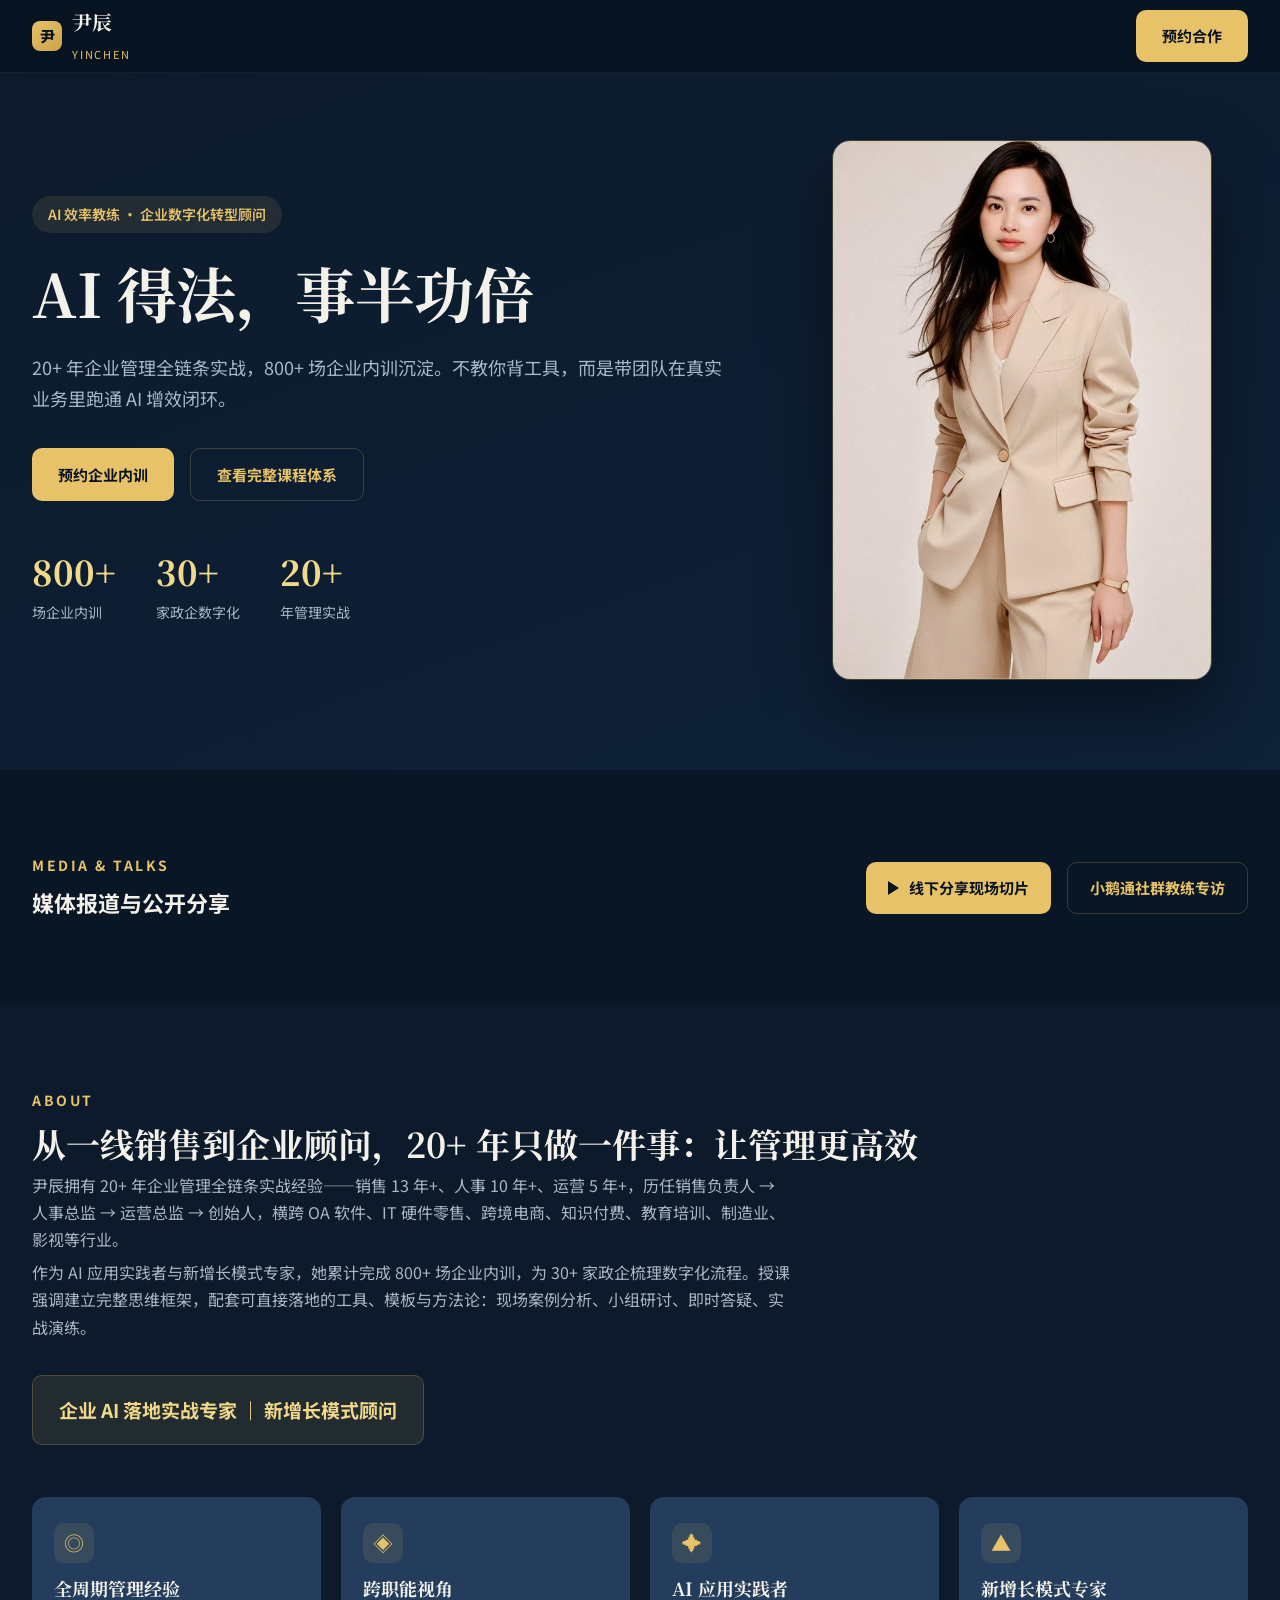
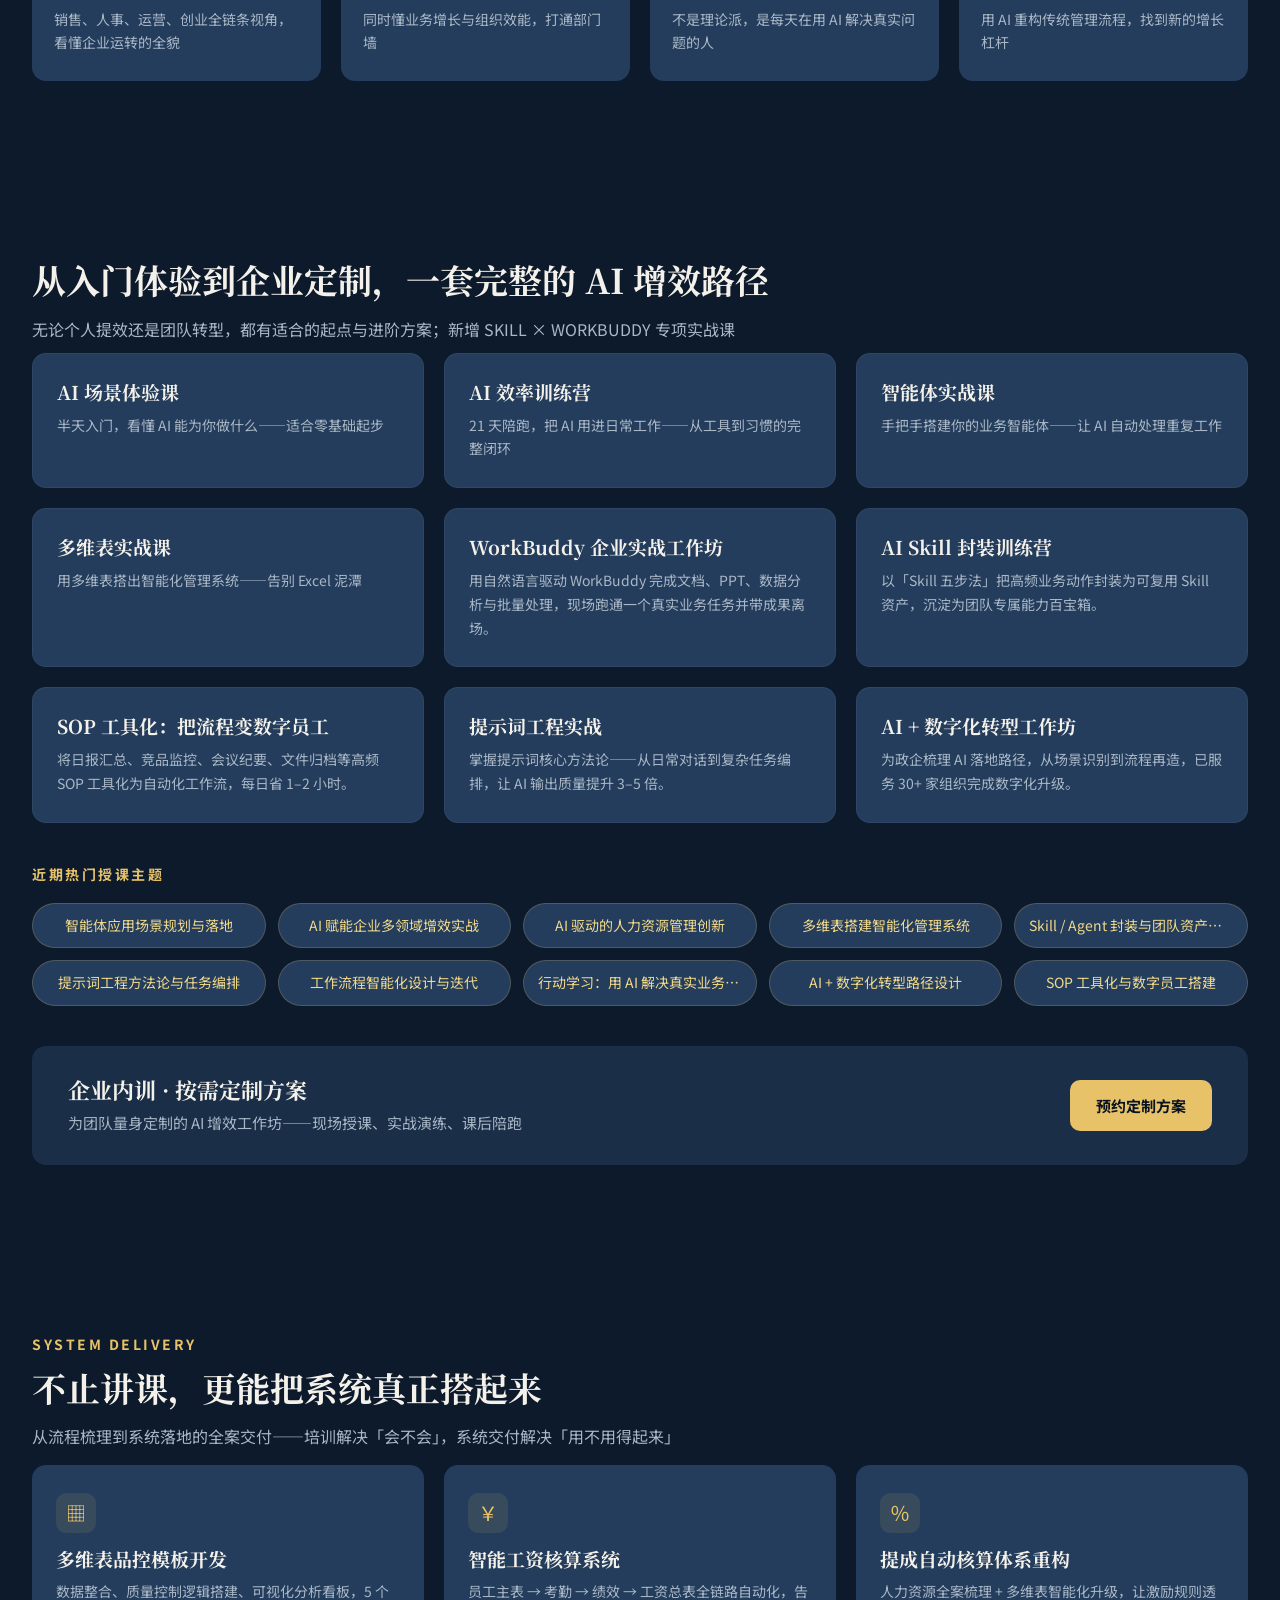
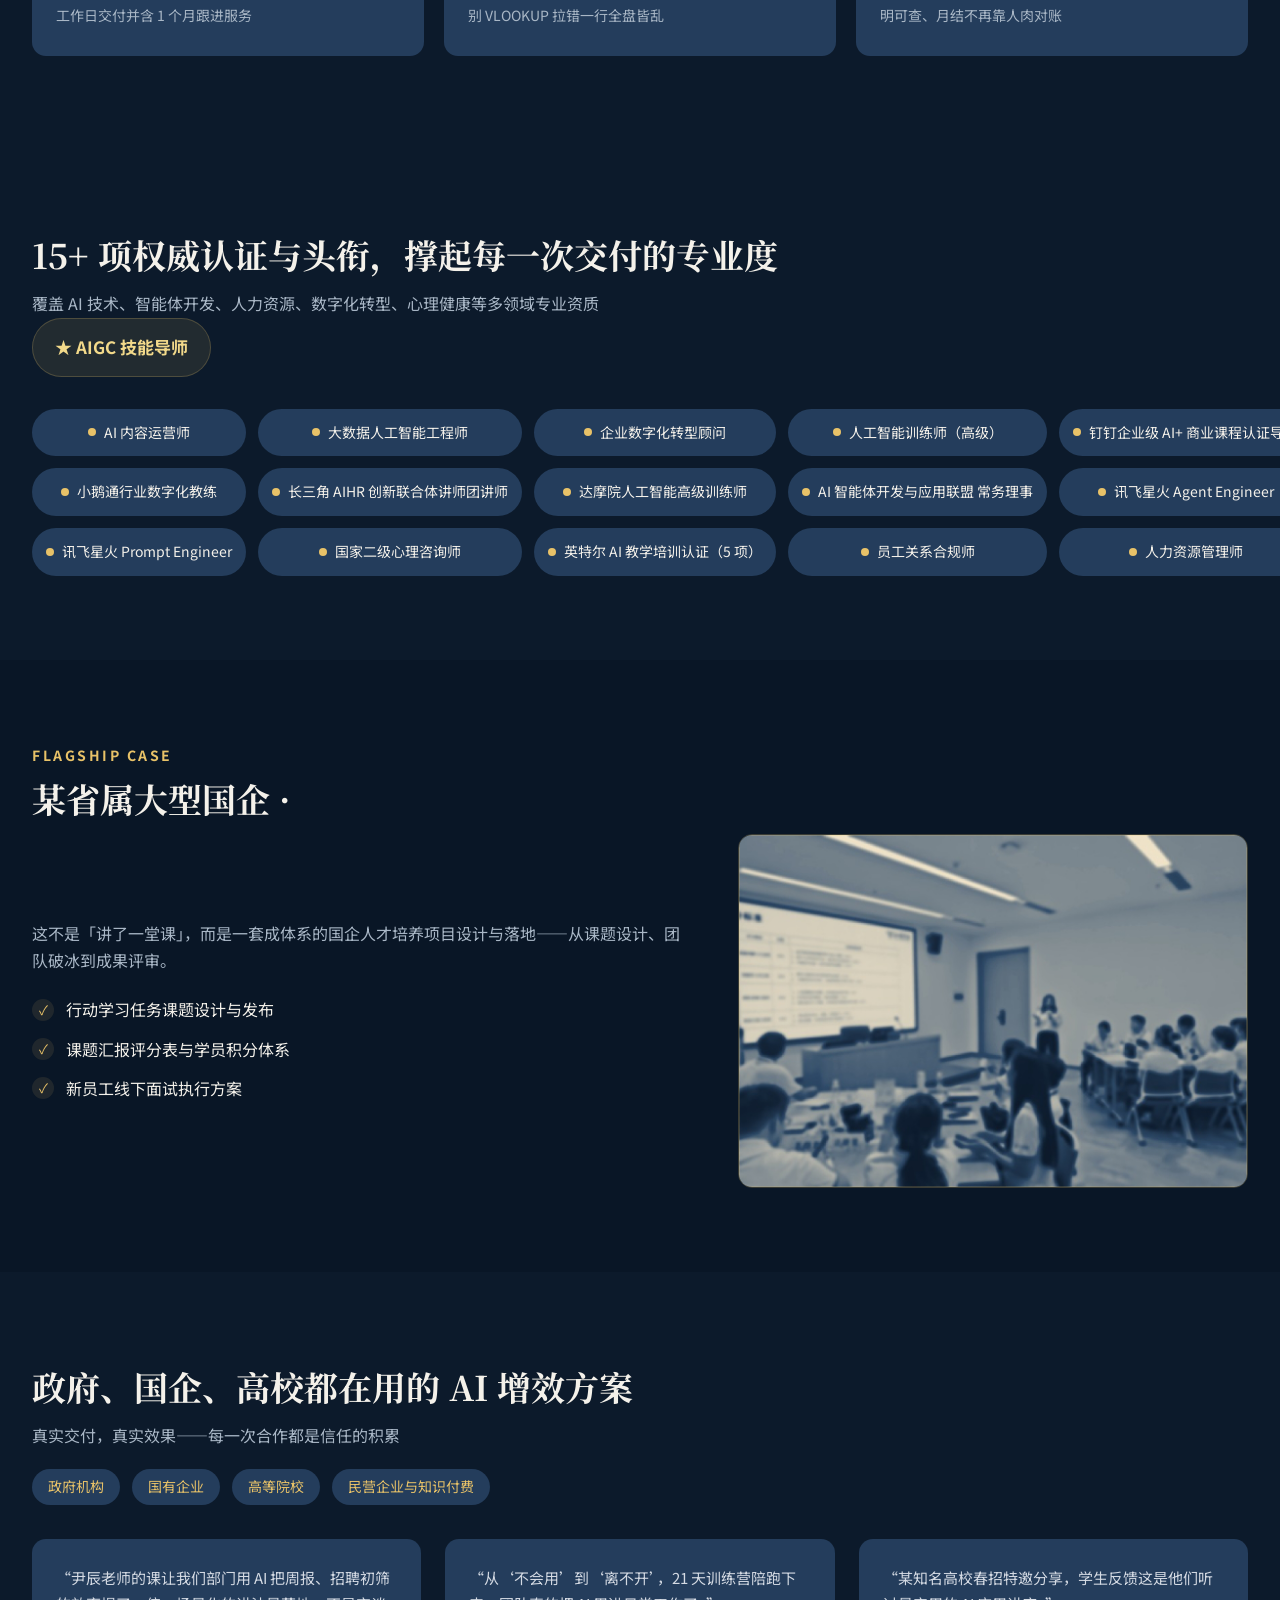
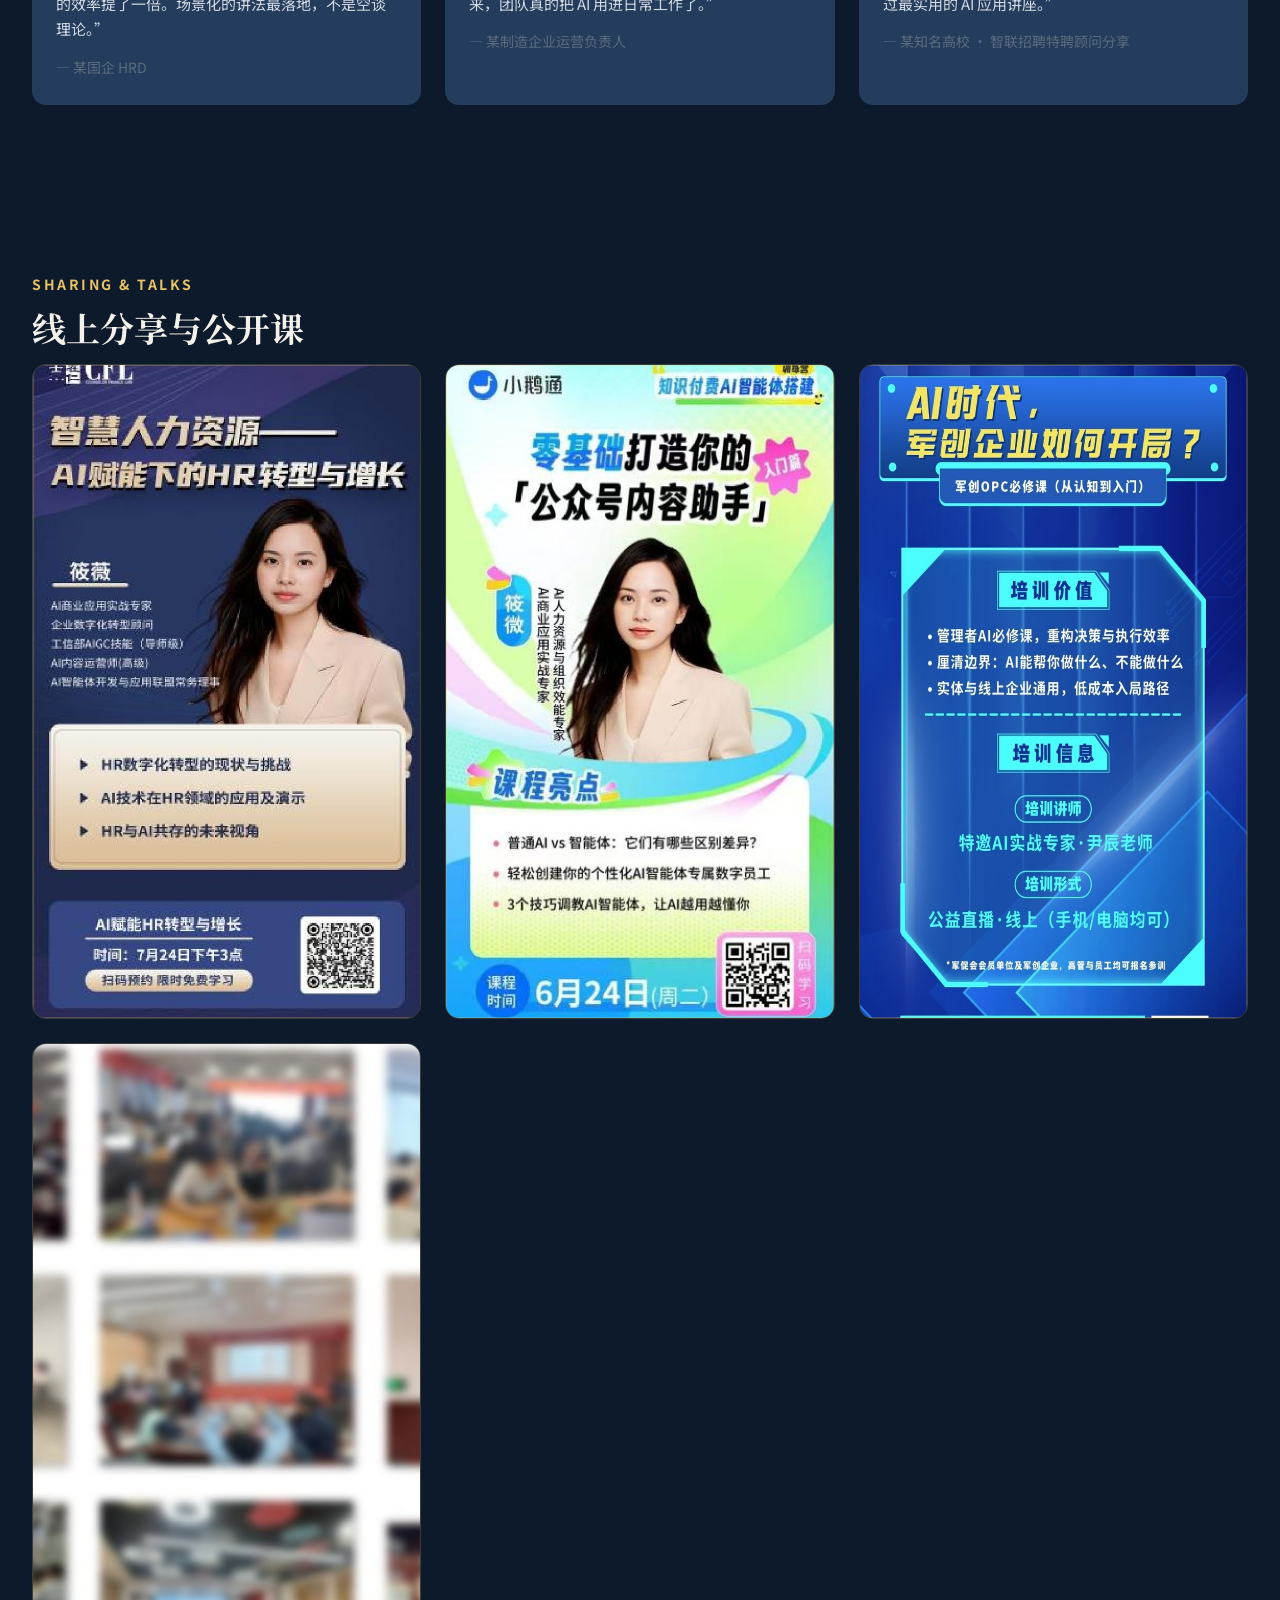
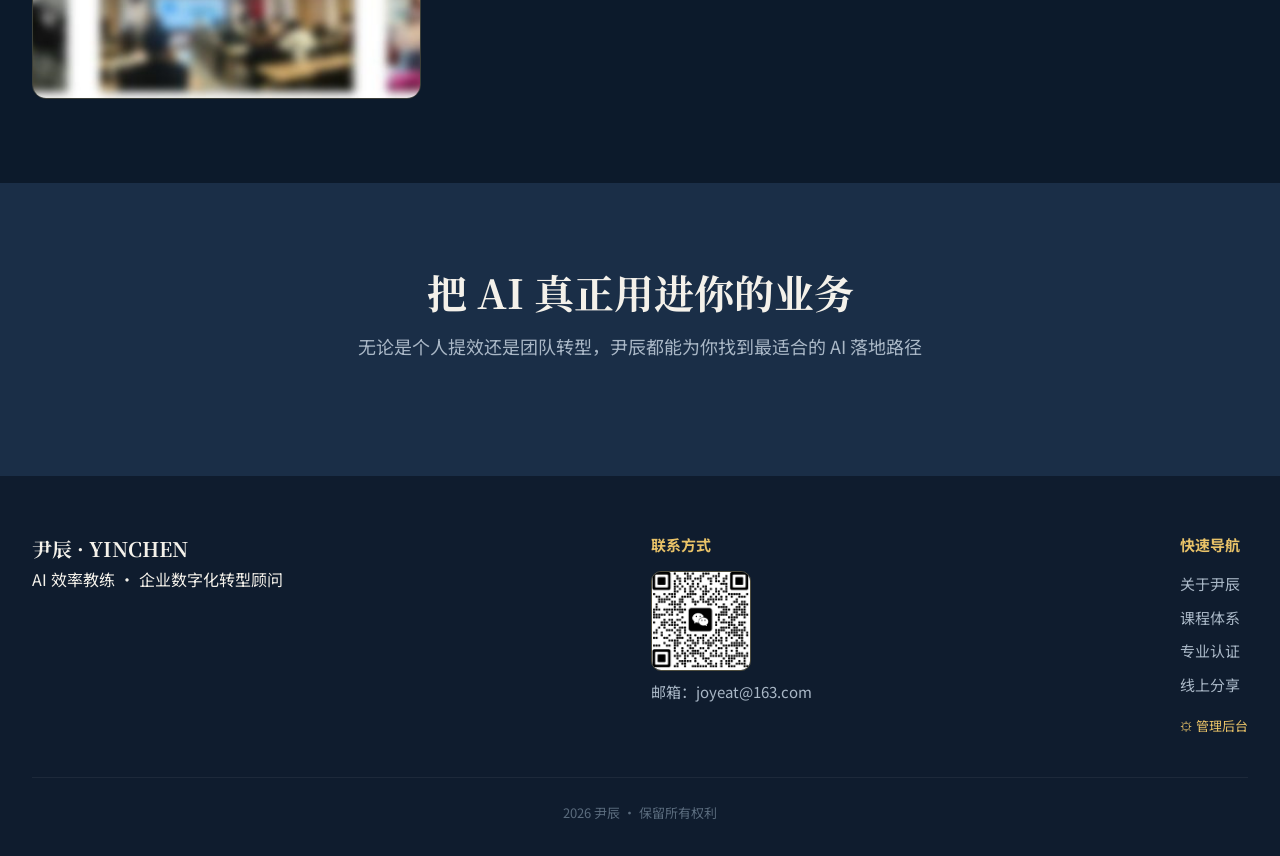
==== commit 6b4f3eb2: "客户案例区块不放照片：删除图片，照片统一放到线上分享区块" ====
--- a/index.html
+++ b/index.html
@@ -142,9 +142,6 @@
       <p class="sub" id="clientsSub"></p>
     </div>
     <div class="client-tags reveal" id="clientTags"></div>
-    <div class="cases reveal">
-      <img class="case-photo" id="caseMain" src="" alt="线下授课现场">
-    </div>
     <div class="testi" id="testiGrid"></div>
   </div>
 </section>
--- a/assets/css/style.css
+++ b/assets/css/style.css
@@ -311,7 +311,7 @@
 /* ---------- 响应式 ---------- */
 @media (max-width:980px){
   .hero-grid { grid-template-columns:1fr; gap:40px; }
-  .adv-grid,.course-grid,.sys-grid,.cases,.testi { grid-template-columns:repeat(2,1fr); }
+  .adv-grid,.course-grid,.sys-grid,.testi { grid-template-columns:repeat(2,1fr); }
   /* 海报区保持3列，不折叠（海报已统一尺寸） */
   .share-grid { grid-template-columns:repeat(3,1fr); gap:16px; }
   /* 标签区：平板端3列 */
@@ -327,7 +327,7 @@
   section { padding:60px 0; }
   .hero h1 { font-size:34px; }
   .h-sec { font-size:26px; }
-  .adv-grid,.course-grid,.sys-grid,.cases,.testi { grid-template-columns:1fr; }
+  .adv-grid,.course-grid,.sys-grid,.testi { grid-template-columns:1fr; }
   /* 移动端海报改为纵向堆叠 */
   .share-grid { grid-template-columns:1fr; max-width:360px; margin-left:auto;margin-right:auto; }
   /* 标签区：手机端2列 */
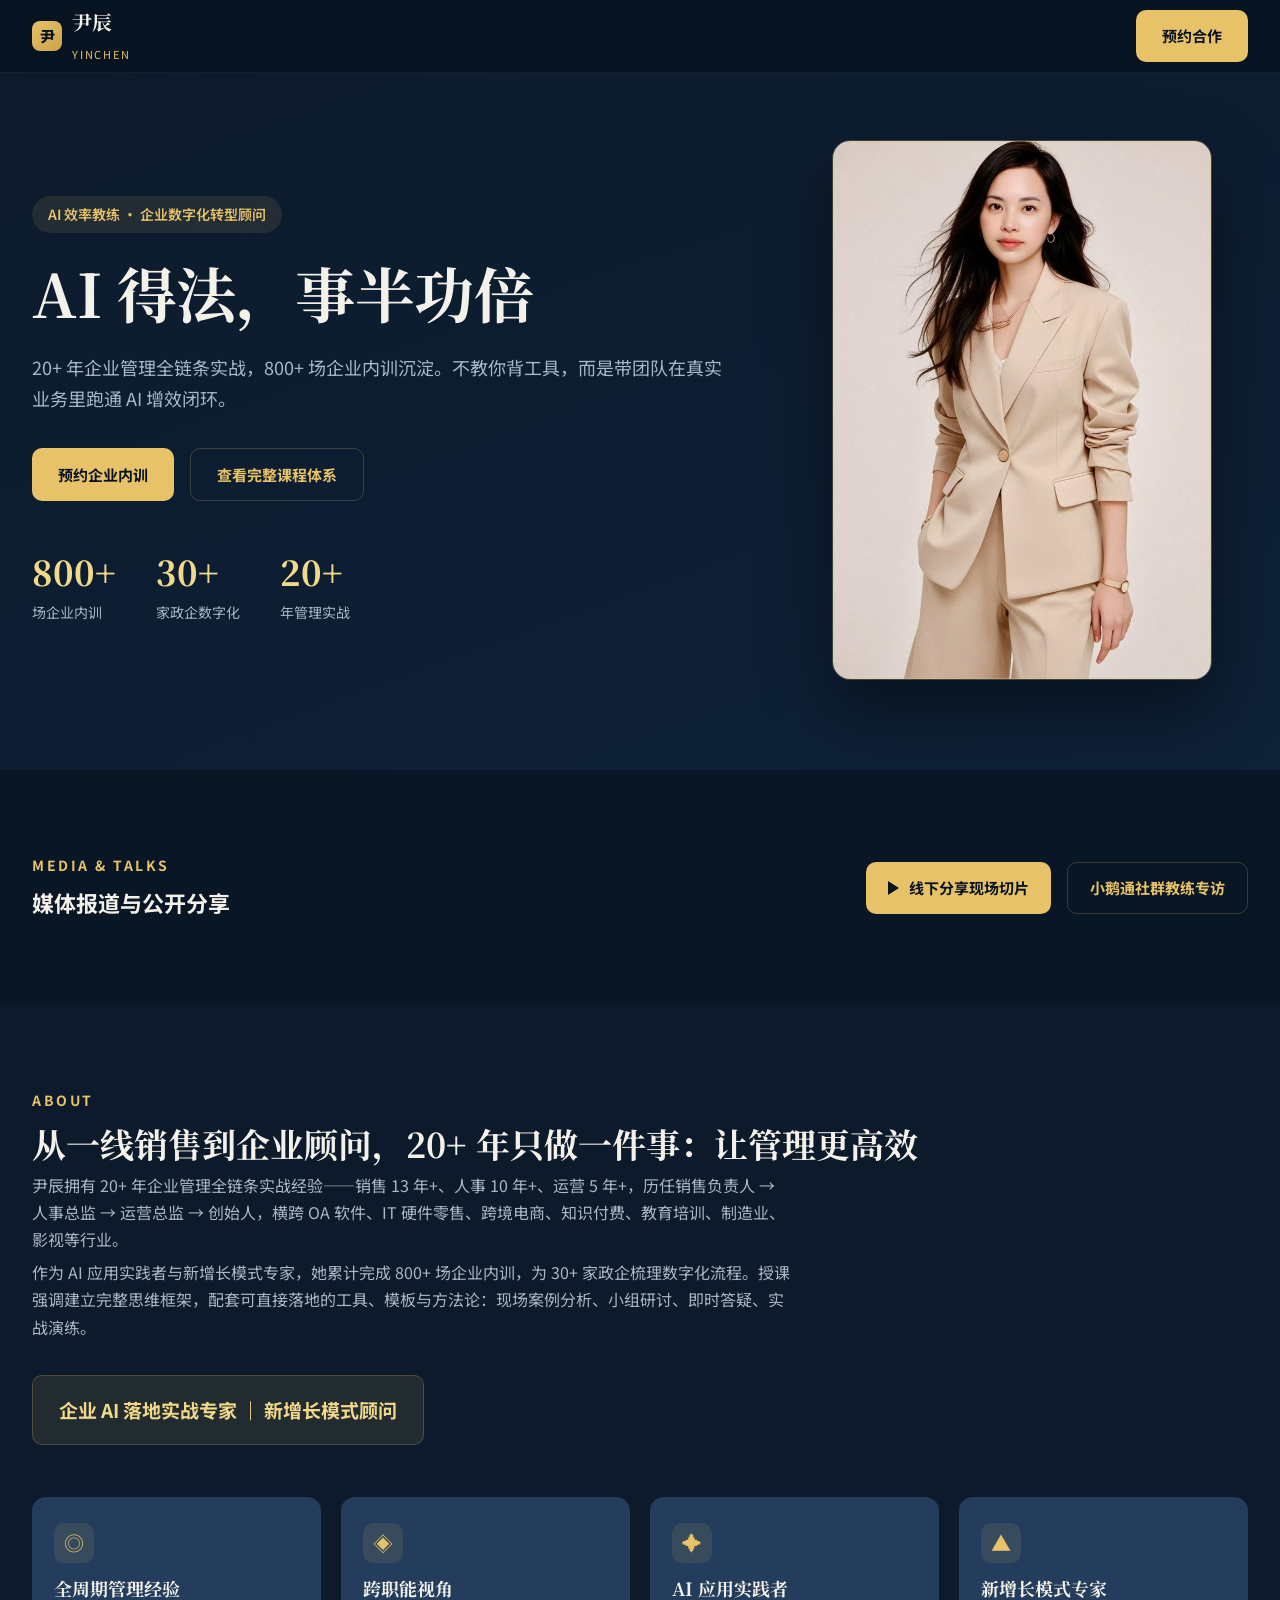
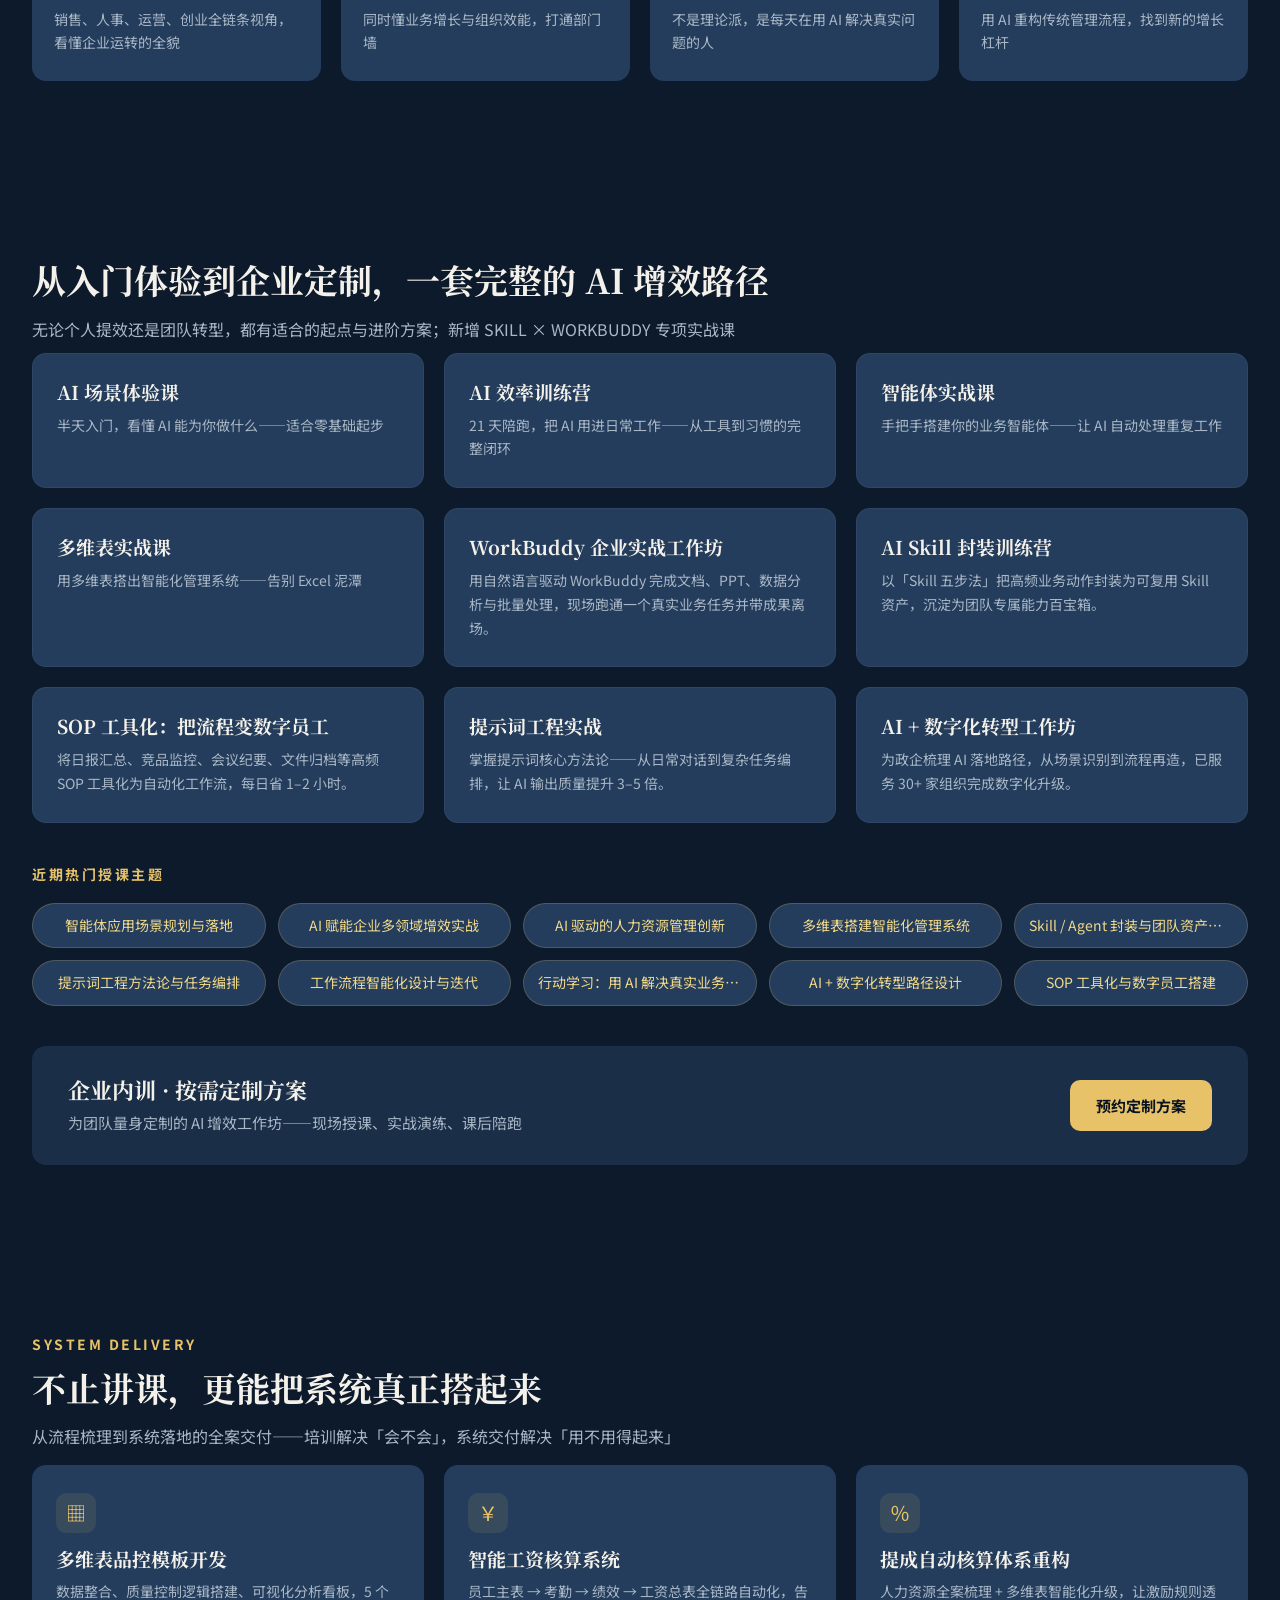
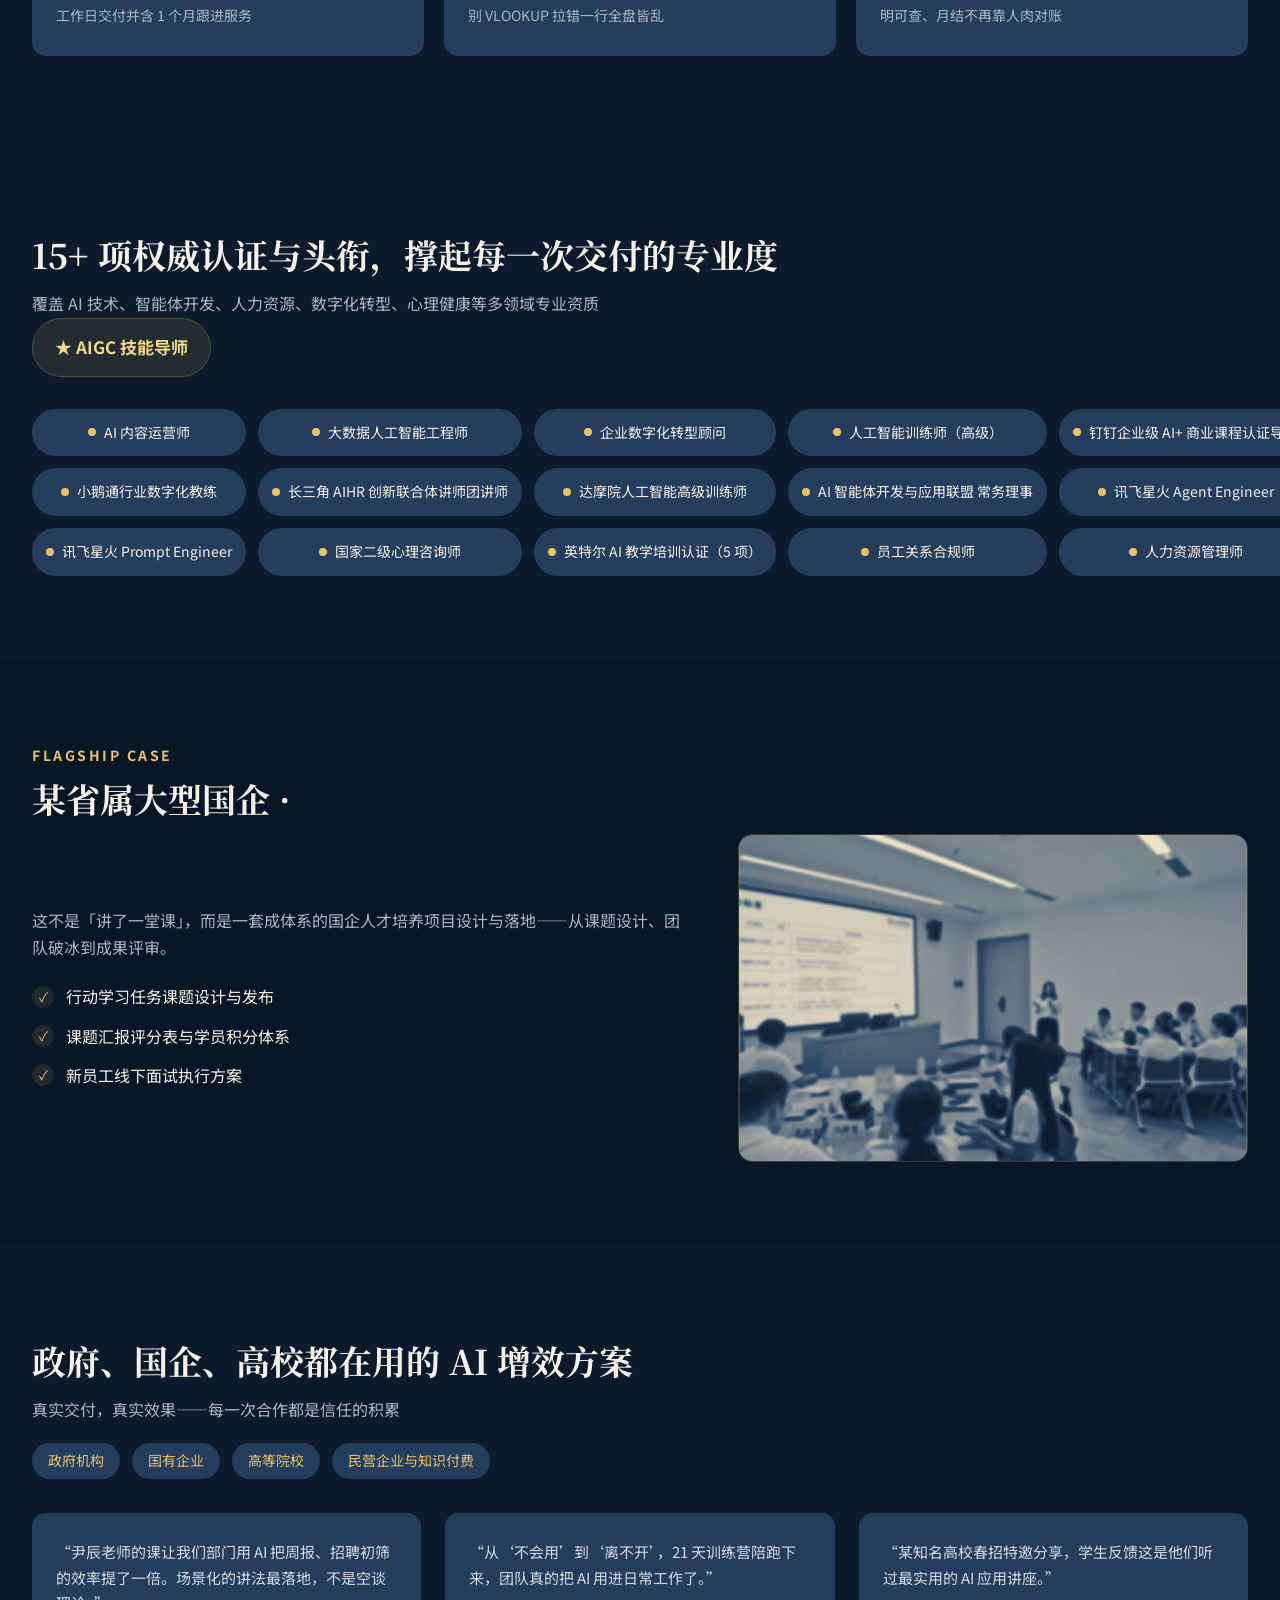
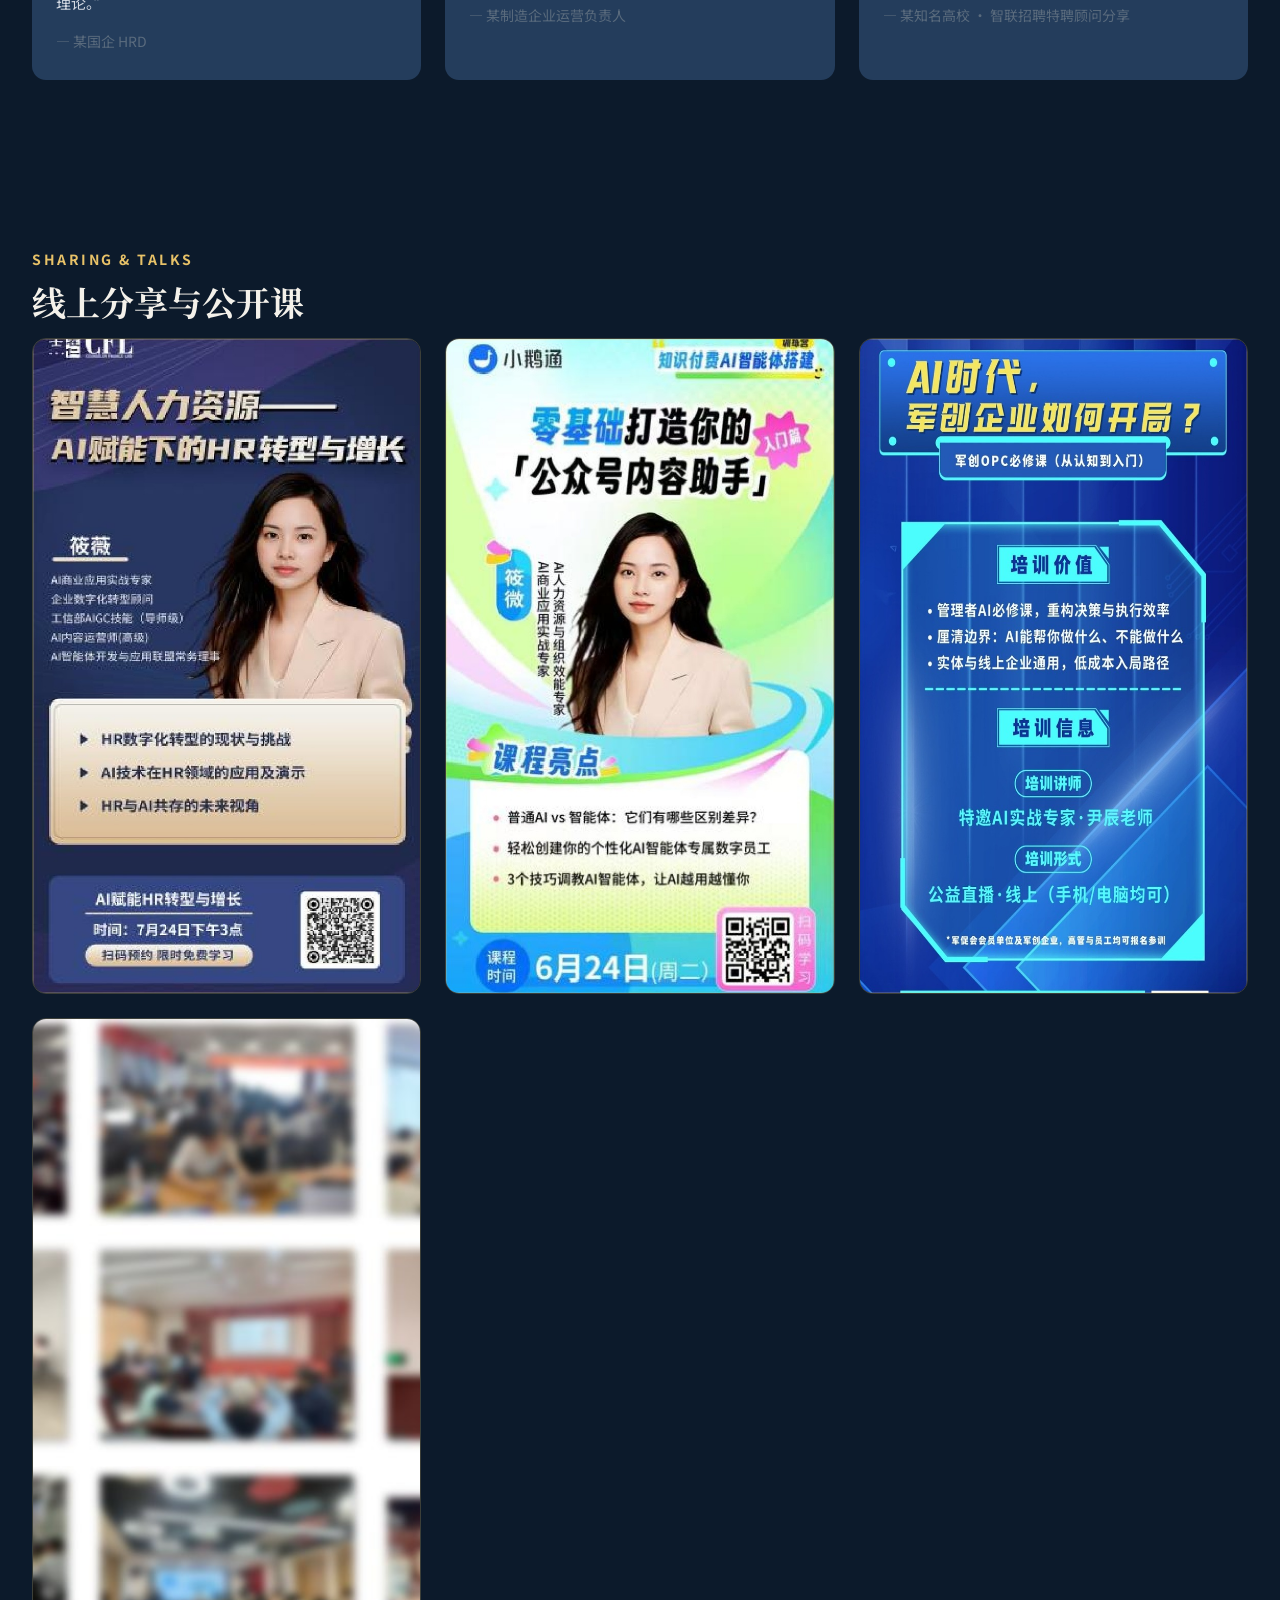
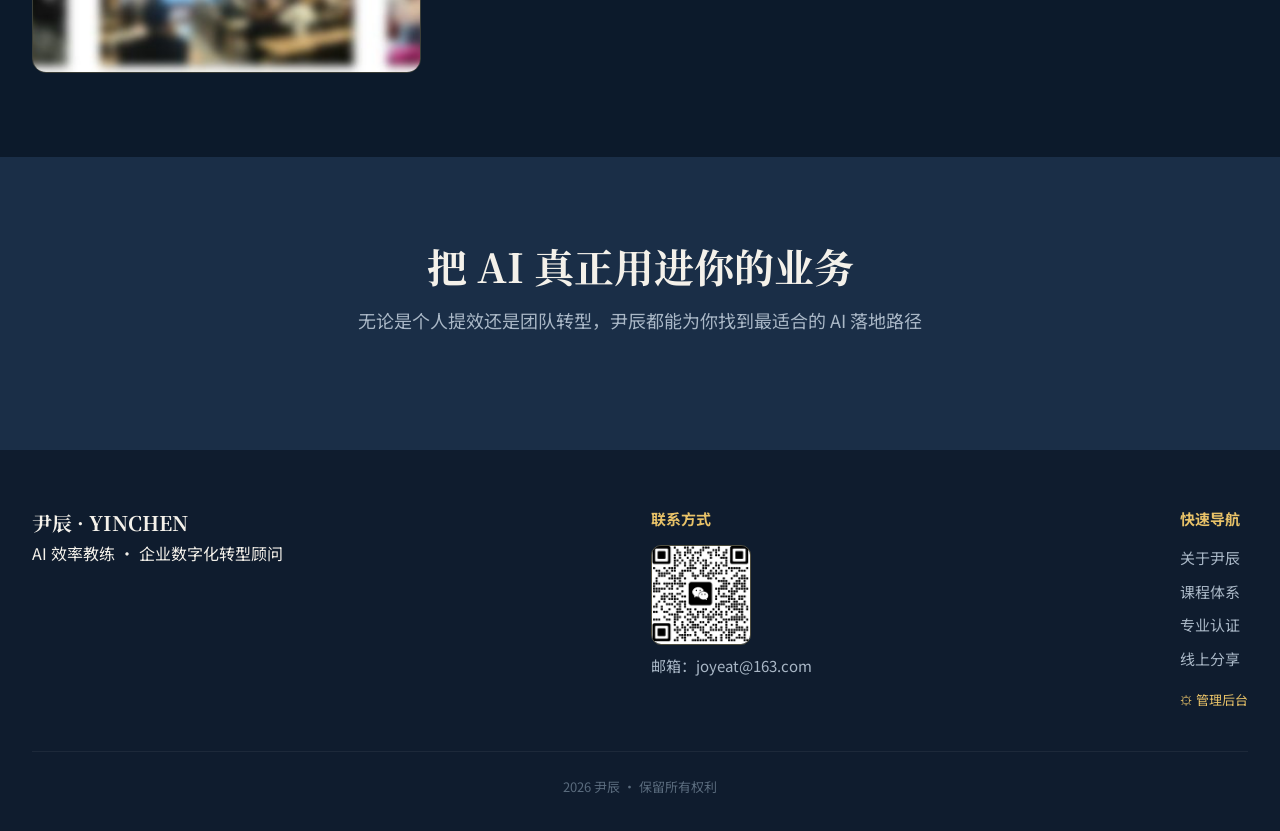
==== commit dc233b00: "refactor: 模块化内容架构 + 迁移 EdgeOne + 纯静态鉴权页 - content.json 改为 modules 数组，后台可自由增删/排序板块 - 11 种模块类型（媒体条/关于/" ====
--- a/index.html
+++ b/index.html
@@ -28,7 +28,7 @@
   </div>
 </header>
 
-<!-- ============ Hero 首屏（内容来自 content.json） ============ -->
+<!-- ============ Hero 首屏（固定，内容来自 content.json 的 hero 字段） ============ -->
 <section class="hero" id="home">
   <div class="wrap hero-grid">
     <div class="hero-left">
@@ -47,125 +47,10 @@
   </div>
 </section>
 
-<!-- ============ Media 媒体背书 ============ -->
-<section class="media">
-  <div class="wrap media-row">
-    <div class="media-left">
-      <div class="kicker">MEDIA &amp; TALKS</div>
-      <div class="t" id="mediaTitle"></div>
-    </div>
-    <div class="media-btns" id="mediaBtns"></div>
-  </div>
-</section>
+<!-- ============ 页面主体：模块区（由 main.js 按 content.json 的 modules 数组动态渲染） ============ -->
+<main id="modulesRoot"></main>
 
-<!-- ============ About 关于尹辰 ============ -->
-<section class="about" id="about">
-  <div class="wrap">
-    <div class="about-head reveal">
-      <div class="kicker">ABOUT</div>
-      <h2 class="h-sec" id="aboutHeading"></h2>
-    </div>
-    <div id="aboutBio"></div>
-    <div class="callout reveal" id="aboutCallout"></div>
-    <div class="adv-grid" id="advGrid"></div>
-  </div>
-</section>
-
-<!-- ============ Courses 课程体系 ============ -->
-<section class="courses" id="courses">
-  <div class="wrap">
-    <div class="reveal">
-      <h2 class="h-sec" id="coursesHeading"></h2>
-      <p class="sub" id="coursesSub"></p>
-    </div>
-    <div class="course-grid" id="courseGrid"></div>
-    <div class="topics reveal">
-      <div class="kicker">近期热门授课主题</div>
-      <div class="topic-tags" id="topicTags"></div>
-    </div>
-    <div class="ent-banner reveal">
-      <div>
-        <h3 id="entTitle"></h3>
-        <p id="entDesc"></p>
-      </div>
-      <a class="btn" data-open-modal id="entBtn"></a>
-    </div>
-  </div>
-</section>
-
-<!-- ============ System 数字化交付 ============ -->
-<section class="system" id="system">
-  <div class="wrap">
-    <div class="reveal">
-      <div class="kicker">SYSTEM DELIVERY</div>
-      <h2 class="h-sec" id="systemHeading"></h2>
-      <p class="sub" id="systemSub"></p>
-    </div>
-    <div class="sys-grid" id="sysGrid"></div>
-  </div>
-</section>
-
-<!-- ============ Certs 专业认证 ============ -->
-<section class="certs" id="certs">
-  <div class="wrap">
-    <div class="reveal">
-      <h2 class="h-sec" id="certsHeading"></h2>
-      <p class="sub" id="certsSub"></p>
-    </div>
-    <div class="cert-hl reveal" id="certHl"></div>
-    <div class="cert-grid reveal" id="certGrid"></div>
-  </div>
-</section>
-
-<!-- ============ Flagship 旗舰案例 ============ -->
-<section class="flagship" id="flagship">
-  <div class="wrap">
-    <div class="reveal">
-      <div class="kicker">FLAGSHIP CASE</div>
-      <h2 class="h-sec" id="flagHeading"></h2>
-    </div>
-    <div class="flag-grid">
-      <div class="reveal">
-        <p class="flag-text" id="flagText"></p>
-        <ul class="deliver" id="deliverList"></ul>
-      </div>
-      <img class="flag-photo reveal" id="flagImg" src="" alt="国企新锐训练营现场">
-    </div>
-  </div>
-</section>
-
-<!-- ============ Clients 客户案例 ============ -->
-<section class="clients" id="clients">
-  <div class="wrap">
-    <div class="reveal">
-      <h2 class="h-sec" id="clientsHeading"></h2>
-      <p class="sub" id="clientsSub"></p>
-    </div>
-    <div class="client-tags reveal" id="clientTags"></div>
-    <div class="testi" id="testiGrid"></div>
-  </div>
-</section>
-
-<!-- ============ Sharing 线上分享 ============ -->
-<section class="sharing" id="sharing">
-  <div class="wrap">
-    <div class="reveal">
-      <div class="kicker">SHARING &amp; TALKS</div>
-      <h2 class="h-sec" id="sharingHeading"></h2>
-    </div>
-    <div class="share-grid reveal" id="shareGrid"></div>
-  </div>
-</section>
-
-<!-- ============ Final CTA ============ -->
-<section class="final">
-  <div class="wrap reveal">
-    <h2 id="finalHeading"></h2>
-    <p id="finalSub"></p>
-  </div>
-</section>
-
-<!-- ============ Footer / 联系 ============ -->
+<!-- ============ Footer / 联系（固定） ============ -->
 <footer class="footer" id="contact">
   <div class="wrap">
     <div class="foot-body">
--- a/assets/css/style.css
+++ b/assets/css/style.css
@@ -198,14 +198,25 @@
 .testi-card .who { color:var(--text-faint); font-size:14px; margin-top:14px; }
 
 /* ---------- Sharing ---------- */
+/* 容器固定 3 列网格；每张海报的"占行宽度"由 grid-column span 决定（1/2/3 列） */
 .share-grid { display:grid; grid-template-columns:repeat(3,1fr); gap:24px; margin-top:14px; }
+.poster-wrap { margin:0; display:flex; flex-direction:column; }
+.poster-wrap.poster-full { /* 占整行的海报可以稍微缩进展示 */ }
 .poster {
   width:100%; border-radius:var(--radius); border:1px solid var(--gold-line);
   transition:transform .3s var(--ease),box-shadow .3s var(--ease); cursor:pointer;
-  aspect-ratio:760 / 1280; /* 强制统一宽高比，三张海报完全等高 */
+  aspect-ratio:760 / 1280; /* 默认原海报比例；JS 会按每张图覆盖 */
   object-fit:cover;
+  object-position:center; /* 默认焦点居中；JS 会按每张图覆盖 */
+  display:block;
 }
 .poster:hover { transform:translateY(-6px); box-shadow:0 22px 50px rgba(0,0,0,.5); }
+.poster-caption { color:var(--text-dim); font-size:14px; margin-top:8px; text-align:center; line-height:1.5; }
+
+/* ---------- 单图模块（mod-image） ---------- */
+.mod-image .fig { max-width:780px; margin:0 auto; text-align:center; }
+.mod-image .fig .flag-photo { aspect-ratio:16 / 9; }
+.mod-image .fig .poster-caption { margin-top:10px; }
 
 /* ---------- Final CTA ---------- */
 .final { background:var(--card-2); text-align:center; }
